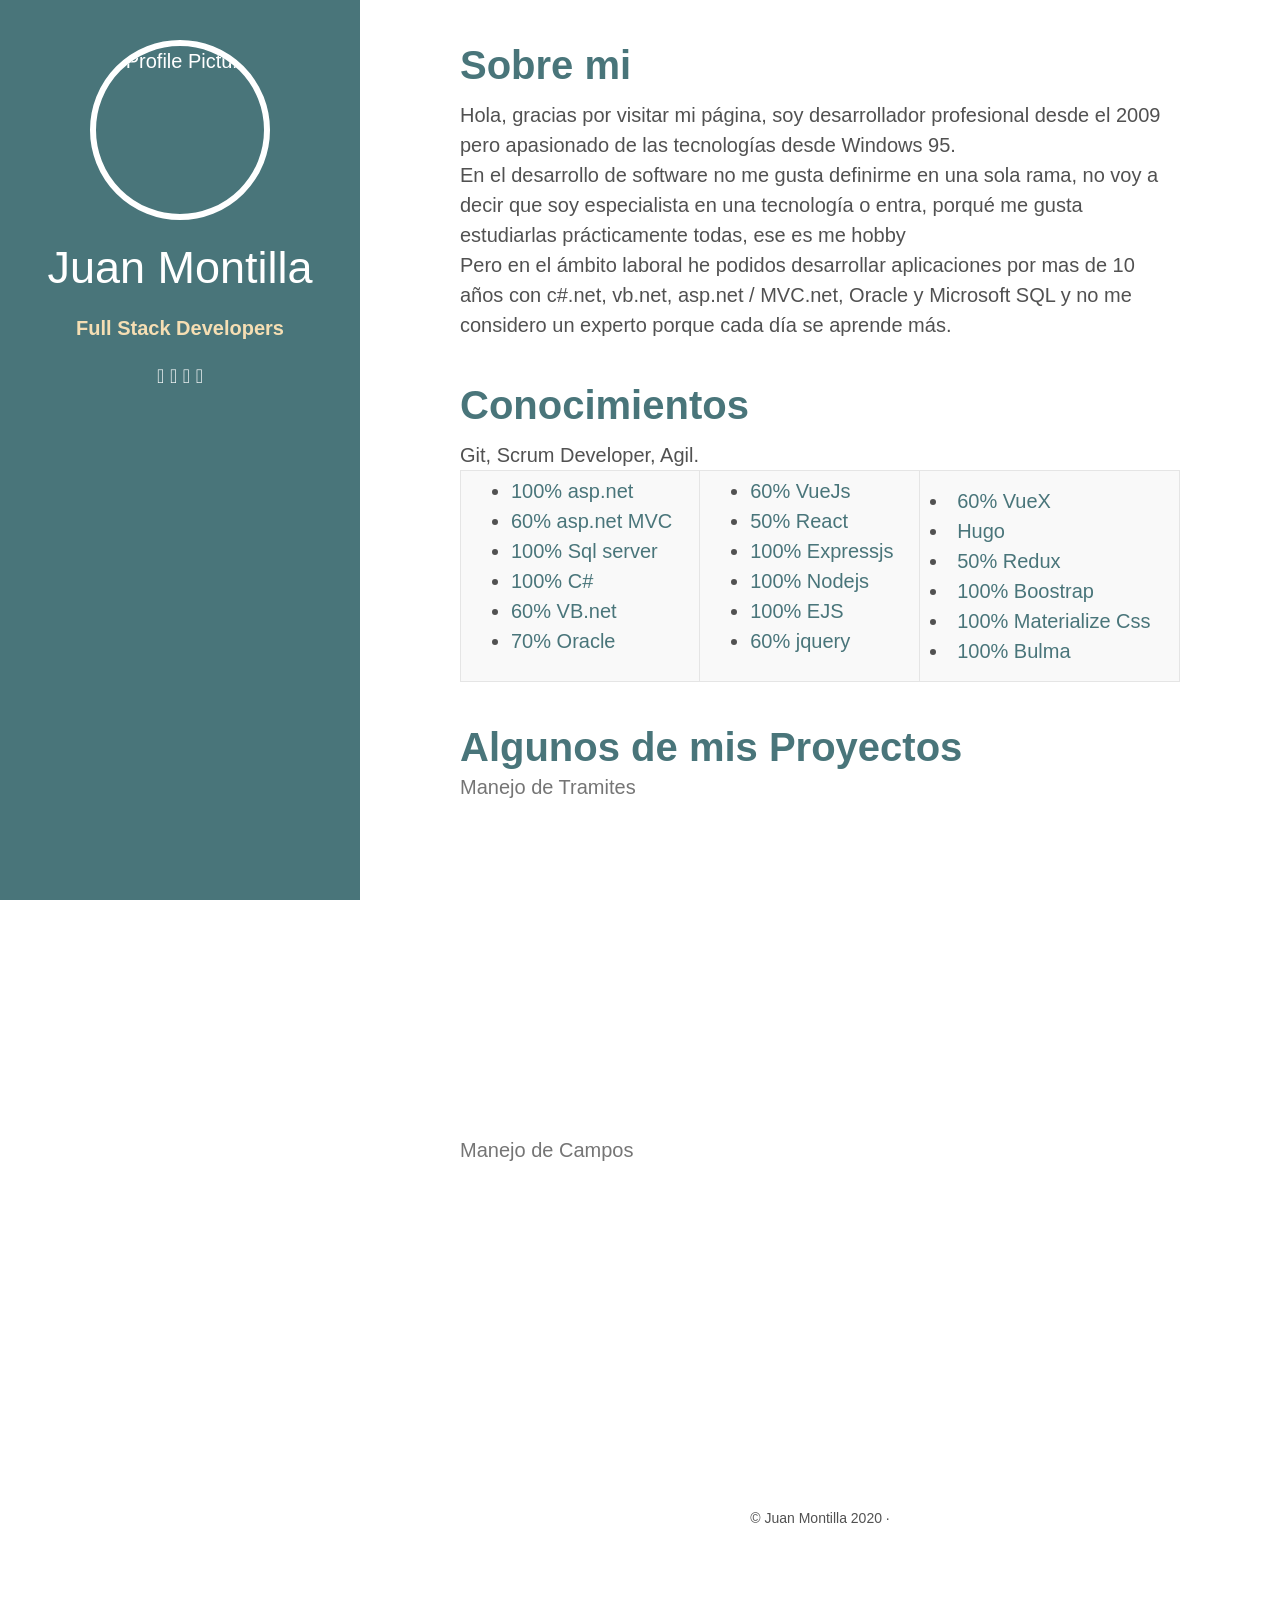
==== index.htm @ 61a28060 "Proyectos Se Agregaron tabs proyectos" ====
<!DOCTYPE html>
<!-- saved from url=(0022)http://localhost:1313/ -->
<html xmlns="http://www.w3.org/1999/xhtml"><head><meta http-equiv="Content-Type" content="text/html; charset=UTF-8"><script src="./localhost_files/livereload.js.descarga" data-no-instant="" defer=""></script>
  
  <meta name="viewport" content="width=device-width, initial-scale=1.0">
  <meta name="generator" content="Hugo 0.67.0">

  <title></title>

  <meta name="description" content="">

  
  <meta property="og:locale" content="">

  

  
  <meta property="og:type" content="blog">
  <meta property="og:site_name" content="">
  <meta property="og:title" content="">
  <meta property="og:url" content="//localhost:1313/">
  <meta property="og:description" content="">

  <script type="application/ld+json">
  {
    "@context" : "http://schema.org",
    "@type" : "Blog",
    "name": "",
    "url" : "//localhost:1313/",
    "description": ""
  }
  </script>

  


  <style type="text/css">svg:not(:root).svg-inline--fa{overflow:visible}.svg-inline--fa{display:inline-block;font-size:inherit;height:1em;overflow:visible;vertical-align:-.125em}.svg-inline--fa.fa-lg{vertical-align:-.225em}.svg-inline--fa.fa-w-1{width:.0625em}.svg-inline--fa.fa-w-2{width:.125em}.svg-inline--fa.fa-w-3{width:.1875em}.svg-inline--fa.fa-w-4{width:.25em}.svg-inline--fa.fa-w-5{width:.3125em}.svg-inline--fa.fa-w-6{width:.375em}.svg-inline--fa.fa-w-7{width:.4375em}.svg-inline--fa.fa-w-8{width:.5em}.svg-inline--fa.fa-w-9{width:.5625em}.svg-inline--fa.fa-w-10{width:.625em}.svg-inline--fa.fa-w-11{width:.6875em}.svg-inline--fa.fa-w-12{width:.75em}.svg-inline--fa.fa-w-13{width:.8125em}.svg-inline--fa.fa-w-14{width:.875em}.svg-inline--fa.fa-w-15{width:.9375em}.svg-inline--fa.fa-w-16{width:1em}.svg-inline--fa.fa-w-17{width:1.0625em}.svg-inline--fa.fa-w-18{width:1.125em}.svg-inline--fa.fa-w-19{width:1.1875em}.svg-inline--fa.fa-w-20{width:1.25em}.svg-inline--fa.fa-pull-left{margin-right:.3em;width:auto}.svg-inline--fa.fa-pull-right{margin-left:.3em;width:auto}.svg-inline--fa.fa-border{height:1.5em}.svg-inline--fa.fa-li{width:2em}.svg-inline--fa.fa-fw{width:1.25em}.fa-layers svg.svg-inline--fa{bottom:0;left:0;margin:auto;position:absolute;right:0;top:0}.fa-layers{display:inline-block;height:1em;position:relative;text-align:center;vertical-align:-.125em;width:1em}.fa-layers svg.svg-inline--fa{-webkit-transform-origin:center center;transform-origin:center center}.fa-layers-counter,.fa-layers-text{display:inline-block;position:absolute;text-align:center}.fa-layers-text{left:50%;top:50%;-webkit-transform:translate(-50%,-50%);transform:translate(-50%,-50%);-webkit-transform-origin:center center;transform-origin:center center}.fa-layers-counter{background-color:#ff253a;border-radius:1em;-webkit-box-sizing:border-box;box-sizing:border-box;color:#fff;height:1.5em;line-height:1;max-width:5em;min-width:1.5em;overflow:hidden;padding:.25em;right:0;text-overflow:ellipsis;top:0;-webkit-transform:scale(.25);transform:scale(.25);-webkit-transform-origin:top right;transform-origin:top right}.fa-layers-bottom-right{bottom:0;right:0;top:auto;-webkit-transform:scale(.25);transform:scale(.25);-webkit-transform-origin:bottom right;transform-origin:bottom right}.fa-layers-bottom-left{bottom:0;left:0;right:auto;top:auto;-webkit-transform:scale(.25);transform:scale(.25);-webkit-transform-origin:bottom left;transform-origin:bottom left}.fa-layers-top-right{right:0;top:0;-webkit-transform:scale(.25);transform:scale(.25);-webkit-transform-origin:top right;transform-origin:top right}.fa-layers-top-left{left:0;right:auto;top:0;-webkit-transform:scale(.25);transform:scale(.25);-webkit-transform-origin:top left;transform-origin:top left}.fa-lg{font-size:1.3333333333em;line-height:.75em;vertical-align:-.0667em}.fa-xs{font-size:.75em}.fa-sm{font-size:.875em}.fa-1x{font-size:1em}.fa-2x{font-size:2em}.fa-3x{font-size:3em}.fa-4x{font-size:4em}.fa-5x{font-size:5em}.fa-6x{font-size:6em}.fa-7x{font-size:7em}.fa-8x{font-size:8em}.fa-9x{font-size:9em}.fa-10x{font-size:10em}.fa-fw{text-align:center;width:1.25em}.fa-ul{list-style-type:none;margin-left:2.5em;padding-left:0}.fa-ul>li{position:relative}.fa-li{left:-2em;position:absolute;text-align:center;width:2em;line-height:inherit}.fa-border{border:solid .08em #eee;border-radius:.1em;padding:.2em .25em .15em}.fa-pull-left{float:left}.fa-pull-right{float:right}.fa.fa-pull-left,.fab.fa-pull-left,.fal.fa-pull-left,.far.fa-pull-left,.fas.fa-pull-left{margin-right:.3em}.fa.fa-pull-right,.fab.fa-pull-right,.fal.fa-pull-right,.far.fa-pull-right,.fas.fa-pull-right{margin-left:.3em}.fa-spin{-webkit-animation:fa-spin 2s infinite linear;animation:fa-spin 2s infinite linear}.fa-pulse{-webkit-animation:fa-spin 1s infinite steps(8);animation:fa-spin 1s infinite steps(8)}@-webkit-keyframes fa-spin{0%{-webkit-transform:rotate(0);transform:rotate(0)}100%{-webkit-transform:rotate(360deg);transform:rotate(360deg)}}@keyframes fa-spin{0%{-webkit-transform:rotate(0);transform:rotate(0)}100%{-webkit-transform:rotate(360deg);transform:rotate(360deg)}}.fa-rotate-90{-webkit-transform:rotate(90deg);transform:rotate(90deg)}.fa-rotate-180{-webkit-transform:rotate(180deg);transform:rotate(180deg)}.fa-rotate-270{-webkit-transform:rotate(270deg);transform:rotate(270deg)}.fa-flip-horizontal{-webkit-transform:scale(-1,1);transform:scale(-1,1)}.fa-flip-vertical{-webkit-transform:scale(1,-1);transform:scale(1,-1)}.fa-flip-both,.fa-flip-horizontal.fa-flip-vertical{-webkit-transform:scale(-1,-1);transform:scale(-1,-1)}:root .fa-flip-both,:root .fa-flip-horizontal,:root .fa-flip-vertical,:root .fa-rotate-180,:root .fa-rotate-270,:root .fa-rotate-90{-webkit-filter:none;filter:none}.fa-stack{display:inline-block;height:2em;position:relative;width:2.5em}.fa-stack-1x,.fa-stack-2x{bottom:0;left:0;margin:auto;position:absolute;right:0;top:0}.svg-inline--fa.fa-stack-1x{height:1em;width:1.25em}.svg-inline--fa.fa-stack-2x{height:2em;width:2.5em}.fa-inverse{color:#fff}.sr-only{border:0;clip:rect(0,0,0,0);height:1px;margin:-1px;overflow:hidden;padding:0;position:absolute;width:1px}.sr-only-focusable:active,.sr-only-focusable:focus{clip:auto;height:auto;margin:0;overflow:visible;position:static;width:auto}.svg-inline--fa .fa-primary{fill:var(--fa-primary-color,currentColor);opacity:1;opacity:var(--fa-primary-opacity,1)}.svg-inline--fa .fa-secondary{fill:var(--fa-secondary-color,currentColor);opacity:.4;opacity:var(--fa-secondary-opacity,.4)}.svg-inline--fa.fa-swap-opacity .fa-primary{opacity:.4;opacity:var(--fa-secondary-opacity,.4)}.svg-inline--fa.fa-swap-opacity .fa-secondary{opacity:1;opacity:var(--fa-primary-opacity,1)}.svg-inline--fa mask .fa-primary,.svg-inline--fa mask .fa-secondary{fill:#000}.fad.fa-inverse{color:#fff}</style><link type="text/css" rel="stylesheet" href="./localhost_files/print.css" media="print">

  <link type="text/css" rel="stylesheet" href="./localhost_files/poole.css">

  <link type="text/css" rel="stylesheet" href="./localhost_files/hyde.css">

  


  

  <link rel="stylesheet" href="./localhost_files/css">

  <link rel="stylesheet" href="./localhost_files/all.min.css" integrity="sha256-mmgLkCYLUQbXn0B1SRqzHar6dCnv9oZFPEC1g1cwlkk=" crossorigin="anonymous">

  <link rel="apple-touch-icon-precomposed" sizes="144x144" href="http://localhost:1313/apple-touch-icon-144-precomposed.png">

  <link rel="shortcut icon" href="http://localhost:1313/favicon.png">

  
  <link href="http://localhost:1313/index.xml" rel="alternate" type="application/rss+xml" title="">
 
  <meta id="Reverso_extension___elForCheckedInstallExtension" name="Reverso extension" content="2.2.197"></head>

  
<body>
  <aside class="sidebar">
  <div class="container">
    <div class="sidebar-about">
      
        
        <div class="author-image">
          <img src="https://avatars1.githubusercontent.com/u/3399520?s=400&u=a81f578302ecc1b602c96387538fc2ad8be0a9b3&v=4" class="img-circle img-headshot center" alt="Profile Picture">
        </div>
        
      

      <h1>Juan Montilla</h1>
      <h5 style="color: wheat;">Full Stack Developers</h5>

      
    </div>

     

    <section class="social-icons">
      
      <a href="https://www.linkedin.com/in/juanmontilla/" rel="me" title="Linkedin">
        <i class="fab fa-linkedin" aria-hidden="true"></i>
      </a>
      
      <a href="https://github.com/JuanMontillaTech" rel="me" title="GitHub">
        <i class="fab fa-github" aria-hidden="true"></i>
      </a>
      
      <a href="https://wa.me/18293087380" rel="me"  title="Whatsapp">
        
        <i class="fab fa-whatsapp"></i>
      </a>
      <a href=" https://t.me/Juanmontilla01" rel="me"  title="Whatsapp">
        
        <i class="fab fa-telegram"></i>
      </a>
     
    </section>
  </div>
</aside>


  <main class="content container">
  <div class="posts">
  <article class="post">
      <h1 class="post-title">
        <a>Sobre mi</a>
      </h1>
     <span>Hola, gracias por visitar mi página, soy desarrollador profesional desde el 2009 pero apasionado de las tecnologías desde Windows 95.</span> 
      <br>En el desarrollo de software no me gusta definirme en una sola rama, no voy a decir que soy especialista en una tecnología o entra, porqué me gusta estudiarlas prácticamente todas, ese es me hobby
<br>Pero en el ámbito laboral he podidos desarrollar aplicaciones por mas de 10 años con c#.net, vb.net, asp.net / MVC.net, Oracle y Microsoft SQL y no me considero un experto porque cada día se aprende más.
     
     
     
    </article><article class="post">
      <h1 class="post-title">
        <a >Conocimientos</a>
      </h1>
      Git, Scrum Developer, Agil. 
      <table>
        <tbody>
          <tr><td>   
            <ul>
              <li><a href="https://dotnet.microsoft.com/apps/aspnet">100% asp.net</a></li>
              <li><a href="https://dotnet.microsoft.com/apps/aspnet">60%  asp.net MVC</a></li>
              <li><a href="https://www.oracle.com/">100% Sql server</a></li>
              <li><a href="https://dotnet.microsoft.com/" >100% C#</a></li>
              <li><a href="https://dotnet.microsoft.com/">60% VB.net</a></li>
              <li><a href="https://dotnet.microsoft.com/">70% Oracle</a></li>
            </ul></td>
              <td>  
              <ul>
                
                <li> <a href="https://vuejs.org/">60% VueJs</a></li>
                <li><a href="https://es.reactjs.org/">50% React</a></li>
                <li><a href="https://expressjs.com/">100% Expressjs</a></li>
                <li><a href="https://nodejs.org/">100% Nodejs</a></li>
                <li><a href="https://ejs.co/">100% EJS</a></li>
                <li> <a href="https://vuejs.org/">60% jquery</a></li>
              </ul></td>
              <td> 
                <li> <a href="https://vuex.vuejs.org/">60% VueX</a></li> 
                <li> <a href="https://gohugo.io/"">Hugo</a></li>
                <li> <a href="https://redux.js.org/">50% Redux</a></li>
                  <li> <a href="https://getbootstrap.com/">100% Boostrap</a></li>
                  <li><a href="https://materializecss.com/">100% Materialize Css</a></li>
                  <li><a href="https://bulma.io/">100% Bulma</a></li>
                </ul></td>
        
            
            </tr>
        </tbody>
      </table>
   
      

   
      
    </article><article class="post">
      <h1 class="post-title">
        <a href="https://themes.gohugo.io//theme/soho/post/placeholder-text/">Algunos de mis Proyectos</a>
      </h1>

      <div class="post-date">
        Manejo de Tramites
      </div>

      
      <iframe width="560" height="315" src="https://www.youtube.com/embed/wu3N6hzx8Uo" frameborder="0" allow="accelerometer; autoplay; encrypted-media; gyroscope; picture-in-picture" allowfullscreen></iframe>
      
      <div class="post-date">
        Manejo de Campos 
      </div>

      <iframe width="560" height="315" src="https://www.youtube.com/embed/kBHJrPiBFNQ" frameborder="0" allow="accelerometer; autoplay; encrypted-media; gyroscope; picture-in-picture" allowfullscreen></iframe>

  <footer>
  <div class="copyright">
    &copy; Juan Montilla 2020 · 
  </div>
</footer>


  <script src="https://cdnjs.cloudflare.com/ajax/libs/font-awesome/5.12.1/js/all.min.js"
          integrity="sha256-MAgcygDRahs+F/Nk5Vz387whB4kSK9NXlDN3w58LLq0="
          crossorigin="anonymous"></script>

  

  
</body>
  </html>
---- localhost_files/print.css ----
.sidebar, .post-date {
  display: none !important;
}

.content {
  margin: 0 auto;
  width: 100%;
  float: none;
  display: initial;
}

.container {
  width: 100%;
  float: none;
  display: initial;
  padding-left:  1rem;
  padding-right: 1rem;
  margin: 0 auto;
}
---- localhost_files/poole.css ----
/*
 *                        ___
 *                       /\_ \
 *  _____     ___     ___\//\ \      __
 * /\ '__`\  / __`\  / __`\\ \ \   /'__`\
 * \ \ \_\ \/\ \_\ \/\ \_\ \\_\ \_/\  __/
 *  \ \ ,__/\ \____/\ \____//\____\ \____\
 *   \ \ \/  \/___/  \/___/ \/____/\/____/
 *    \ \_\
 *     \/_/
 *
 * Designed, built, and released under MIT license by @mdo. Learn more at
 * https://github.com/poole/poole.
 */


/*
 * Contents
 *
 * Body resets
 * Custom type
 * Messages
 * Container
 * Masthead
 * Posts and pages
 * Pagination
 * Reverse layout
 * Themes
 */


/*
 * Body resets
 *
 * Update the foundational and global aspects of the page.
 */

* {
  -webkit-box-sizing: border-box;
     -moz-box-sizing: border-box;
          box-sizing: border-box;
}

html,
body {
  margin: 0;
  padding: 0;
}

html {
  font-family: "Helvetica Neue", Helvetica, Arial, sans-serif;
  font-size: 16px;
  line-height: 1.5;
}
@media (min-width: 38em) {
  html {
    font-size: 20px;
  }
}

body {
  color: #515151;
  background-color: #fff;
  -webkit-text-size-adjust: 100%;
      -ms-text-size-adjust: 100%;
          text-size-adjust: 100%;
}

/* No `:visited` state is required by default (browsers will use `a`) */
a {
  color: #227bb9;
  text-decoration: none;
}
/* `:focus` is linked to `:hover` for basic accessibility */
a:hover,
a:focus {
  text-decoration: underline;
}

/* Headings */
h1, h2, h3, h4, h5, h6 {
  margin-bottom: .5rem;
  font-weight: bold;
  line-height: 1.25;
  color: #313131;
  text-rendering: optimizeLegibility;
}
h1 {
  font-size: 2rem;
}
h2 {
  margin-top: 1rem;
  font-size: 1.5rem;
}
h3 {
  margin-top: 1.5rem;
  font-size: 1.25rem;
}
h4, h5, h6 {
  margin-top: 1rem;
  font-size: 1rem;
}

/* Body text */
p {
  margin-top: 0;
  margin-bottom: 1rem;
}

strong {
  color: #303030;
}


/* Lists */
ul, ol, dl {
  margin-top: 0;
  margin-bottom: 1rem;
}

dt {
  font-weight: bold;
}
dd {
  margin-bottom: .5rem;
}

/* Misc */
hr {
  position: relative;
  margin: 1.5rem 0;
  border: 0;
  border-top: 1px solid #eee;
  border-bottom: 1px solid #fff;
}

abbr {
  font-size: 85%;
  font-weight: bold;
  color: #555;
  text-transform: uppercase;
}
abbr[title] {
  cursor: help;
  border-bottom: 1px dotted #e5e5e5;
}

/* Code */
code,
pre {
  font-family: Menlo, Monaco, "Courier New", monospace;
}
code {
  padding: .25em .5em;
  font-size: 85%;
  color: #b3555e;
  background-color: #f9f9f9;
  border-radius: 3px;
}
pre {
  display: block;
  margin-top: 0;
  margin-bottom: 1rem;
  padding: 1rem;
  font-size: .8rem;
  line-height: 1.4;
  white-space: pre;
  white-space: pre-wrap;
  word-break: break-all;
  word-wrap: break-word;
  background-color: #f9f9f9;
}
pre code {
  padding: 0;
  font-size: 100%;
  color: inherit;
  background-color: transparent;
}
.highlight {
  margin-bottom: 1rem;
  border-radius: 4px;
}
.highlight pre {
  margin-bottom: 0;
}

/* Quotes */
blockquote {
  padding: .5rem 1rem;
  margin: .8rem 0;
  color: #7a7a7a;
  border-left: .25rem solid #e5e5e5;
}
blockquote p:last-child {
  margin-bottom: 0;
}
@media (min-width: 30em) {
  blockquote {
    padding-right: 5rem;
    padding-left: 1.25rem;
  }
}

img {
  display: block;
  margin: 0 0 1rem;
  border-radius: 5px;
  max-width: 100%;
}

/* Tables */
table {
  margin-bottom: 1rem;
  width: 100%;
  border: 1px solid #e5e5e5;
  border-collapse: collapse;
}
td,
th {
  padding: .25rem .5rem;
  border: 1px solid #e5e5e5;
}
tbody tr:nth-child(odd) td,
tbody tr:nth-child(odd) th {
  background-color: #f9f9f9;
}


/*
 * Custom type
 *
 * Extend paragraphs with `.lead` for larger introductory text.
 */

.lead {
  font-size: 1.25rem;
  font-weight: 300;
}


/*
 * Messages
 *
 * Show alert messages to users. You may add it to single elements like a `<p>`,
 * or to a parent if there are multiple elements to show.
 */

.message {
  margin-bottom: 1rem;
  padding: 1rem;
  color: #717171;
  background-color: #f9f9f9;
}


/*
 * Container
 *
 * Center the page content.
 */

.container {
  max-width: 38rem;
  padding-left:  1rem;
  padding-right: 1rem;
  margin-left:  auto;
  margin-right: auto;
}


/*
 * Masthead
 *
 * Super small header above the content for site name and short description.
 */

.masthead {
  padding-top:    1rem;
  padding-bottom: 1rem;
  margin-bottom: 3rem;
}
.masthead-title {
  margin-top: 0;
  margin-bottom: 0;
  color: #505050;
}
.masthead-title a {
  color: #505050;
}
.masthead-title small {
  font-size: 75%;
  font-weight: 400;
  color: #c0c0c0;
  letter-spacing: 0;
}


/*
 * Posts and pages
 *
 * Each post is wrapped in `.post` and is used on default and post layouts. Each
 * page is wrapped in `.page` and is only used on the page layout.
 */

.page,
.post {
  margin-bottom: 2em;
}

/* Blog post or page title */
.page-title,
.post-title,
.post-title a {
  color: #303030;
}
.page-title,
.post-title {
  margin-top: 0;
}

/* Meta data line below post title */
.post-date {
  display: block;
  margin-top: -.5rem;
  margin-bottom: 1rem;
  color: #757575;
}

/* Related posts */
.related {
  padding-top: 2rem;
  padding-bottom: 2rem;
  border-top: 1px solid #eee;
}
.related-posts {
  padding-left: 0;
  list-style: none;
}
.related-posts h3 {
  margin-top: 0;
}
.related-posts li small {
  font-size: 75%;
  color: #999;
}
.related-posts li a:hover {
  color: #227bb9;
  text-decoration: none;
}
.related-posts li a:hover small {
  color: inherit;
}


/*
 * Pagination
 *
 * Super lightweight (HTML-wise) blog pagination. `span`s are provide for when
 * there are no more previous or next posts to show.
 */

.pagination {
  overflow: hidden; /* clearfix */
  margin-left: -1rem;
  margin-right: -1rem;
  font-family: "PT Sans", Helvetica, Arial, sans-serif;
  color: #ccc;
  text-align: center;
}

/* Pagination items can be `span`s or `a`s */
.pagination-item {
  display: block;
  padding: 1rem;
  border: 1px solid #eee;
}
.pagination-item:first-child {
  margin-bottom: -1px;
}

/* Only provide a hover state for linked pagination items */
a.pagination-item:hover {
  background-color: #f5f5f5;
}

@media (min-width: 30em) {
  .pagination {
    margin: 3rem 0;
  }
  .pagination-item {
    float: left;
    width: 50%;
  }
  .pagination-item:first-child {
    margin-bottom: 0;
    border-top-left-radius:    4px;
    border-bottom-left-radius: 4px;
  }
  .pagination-item:last-child {
    margin-left: -1px;
    border-top-right-radius:    4px;
    border-bottom-right-radius: 4px;
  }
}
---- localhost_files/hyde.css ----
/*
 *  __                  __
 * /\ \                /\ \
 * \ \ \___   __  __   \_\ \     __
 *  \ \  _ `\/\ \/\ \  /'_` \  /'__`\
 *   \ \ \ \ \ \ \_\ \/\ \_\ \/\  __/
 *    \ \_\ \_\/`____ \ \___,_\ \____\
 *     \/_/\/_/`/___/> \/__,_ /\/____/
 *                /\___/
 *                \/__/
 *
 * Designed, built, and released under MIT license by @mdo. Learn more at
 * https://github.com/poole/hyde.
 */


/*
 * Contents
 *
 * Global resets
 * Sidebar
 * Container
 * Reverse layout
 * Themes
 */


/*
 * Global resets
 *
 * Update the foundational and global aspects of the page.
 */

html {
  font-family: 'Open Sans', 'Roboto', Helvetica, Arial, sans-serif;
}
@media (min-width: 48em) {
  html {
    font-size: 16px;
  }
}
@media (min-width: 58em) {
  html {
    font-size: 20px;
  }
}


/*
 * Sidebar
 *
 * Flexible banner for housing site name, intro, and "footer" content. Starts
 * out above content in mobile and later moves to the side with wider viewports.
 */

.sidebar {
  text-align: center;
  padding: 2rem 1rem;
  color: rgba(255,255,255,.5);
  background-color: #202020;
}
@media (min-width: 48em) {
  .sidebar {
    position: fixed;
    top: 0;
    left: 0;
    bottom: 0;
    width: 18rem;
  }
}

/* Sidebar links */
.sidebar a {
  color: #fff;
}

/* About section */
.sidebar-about h1 {
  color: #fff;
  margin-top: 0;
  font-size: 2.25rem;
  font-weight: 400;
}

/* Sidebar nav */
.sidebar-nav {
  padding-left: 0;
  list-style: none;
}
.sidebar-nav-item {
  display: block;
}
a.sidebar-nav-item:hover,
a.sidebar-nav-item:focus {
  text-decoration: underline;
}
.sidebar-nav-item.active {
  font-weight: bold;
}

/* Container
 *
 * Align the contents of the site above the proper threshold with some margin-fu
 * with a 25%-wide `.sidebar`.
 */

.content {
  padding-top:    2rem;
  padding-bottom: 2rem;
  min-height: 50%;
}


html,
body {
  height: 100%;
  width: 100%;
}

.copyright {
  font-size: .7rem;
  text-align: center;
}

footer {
  height: 40px;
}


@media (min-width: 48em) {
  .content {
    max-width: 38rem;
    margin-left: 20rem;
    margin-right: 2rem;
    margin-bottom: -40px;
    min-height: 100%;
  }
}

@media (min-width: 64em) {
  .content {
    margin-left: 22rem;
    margin-right: 4rem;
  }
}

.img-circle {
  border-radius: 50%;
}

.img-headshot {
  border: 6px solid #fff;
  height: 180px;
  width: 180px;
}

.center {
  display: block;
  margin-left: auto;
  margin-right: auto;
}

.sidebar {
  background-color: #49757a;
  color: #fff;
}

.sidebar a,
.sidebar-about h1 {
  color: #fff;
}

footer a,
.content a,
.related-posts li a:hover {
  color: #49757a;
}

.read-more-link {
  margin-top: 1rem;
}

.read-more-link a {
  padding: 8px 16px;
  border: 1px solid;
  border-color: #49757a;
  border-radius: 4px;
}

.read-more-link a:hover {
  text-decoration: none;
}

.pull-right {
  float: right;
}

ul.posts {
  list-style: none;
}

.social-icons,
.sidebar nav {
  margin-top: 1rem;
}

.social-icons a,
.social-icons a:hover,
.social-icons a:focus {
  text-decoration: none !important;
}
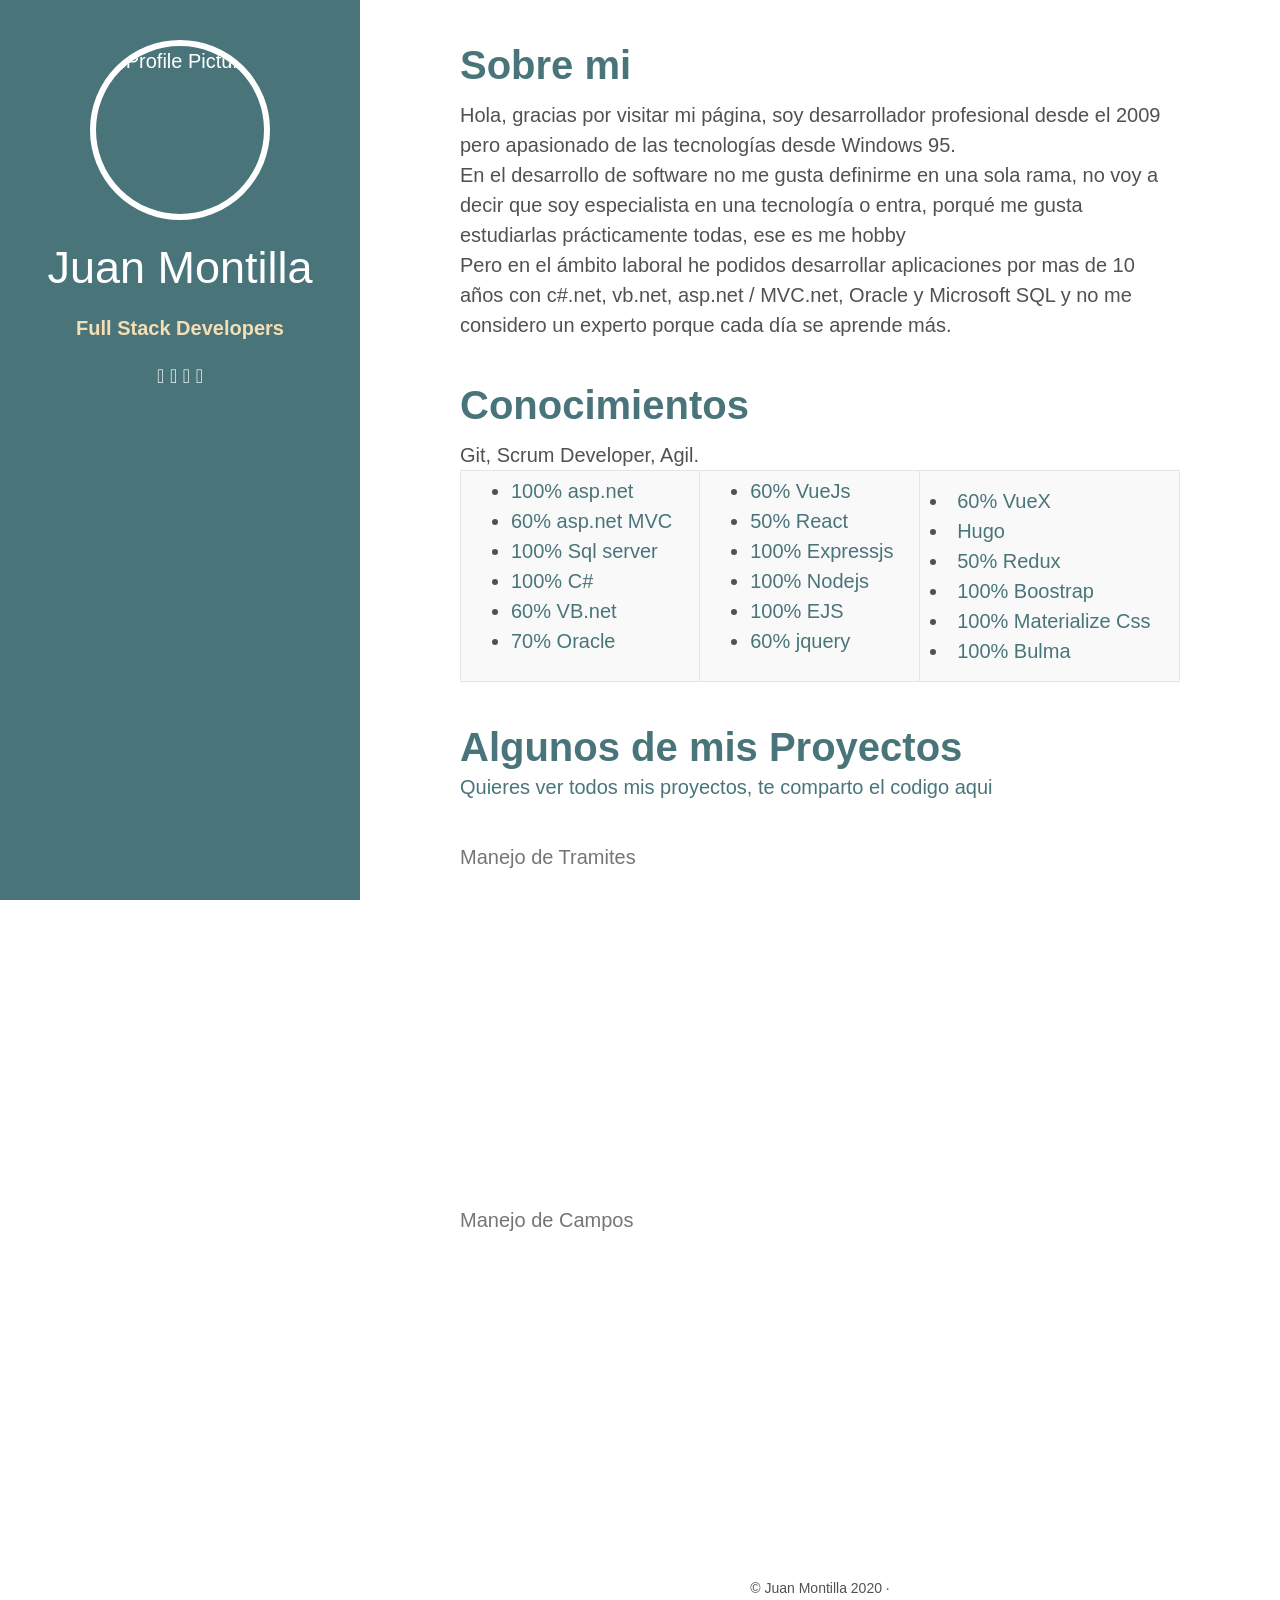
==== commit eec34a70: "Codigo Codgio" ====
--- a/index.htm
+++ b/index.htm
@@ -163,14 +163,18 @@
       <h1 class="post-title">
         <a href="https://themes.gohugo.io//theme/soho/post/placeholder-text/">Algunos de mis Proyectos</a>
       </h1>
+      <div class="post-date">
+        <a href="https://github.com/JuanMontillaTech"> Quieres ver todos mis proyectos, te comparto el codigo aqui  </a>
+      </div>
 
+<br>
       <div class="post-date">
         Manejo de Tramites
       </div>
 
       
       <iframe width="560" height="315" src="https://www.youtube.com/embed/wu3N6hzx8Uo" frameborder="0" allow="accelerometer; autoplay; encrypted-media; gyroscope; picture-in-picture" allowfullscreen></iframe>
-      
+      <br>
       <div class="post-date">
         Manejo de Campos 
       </div>
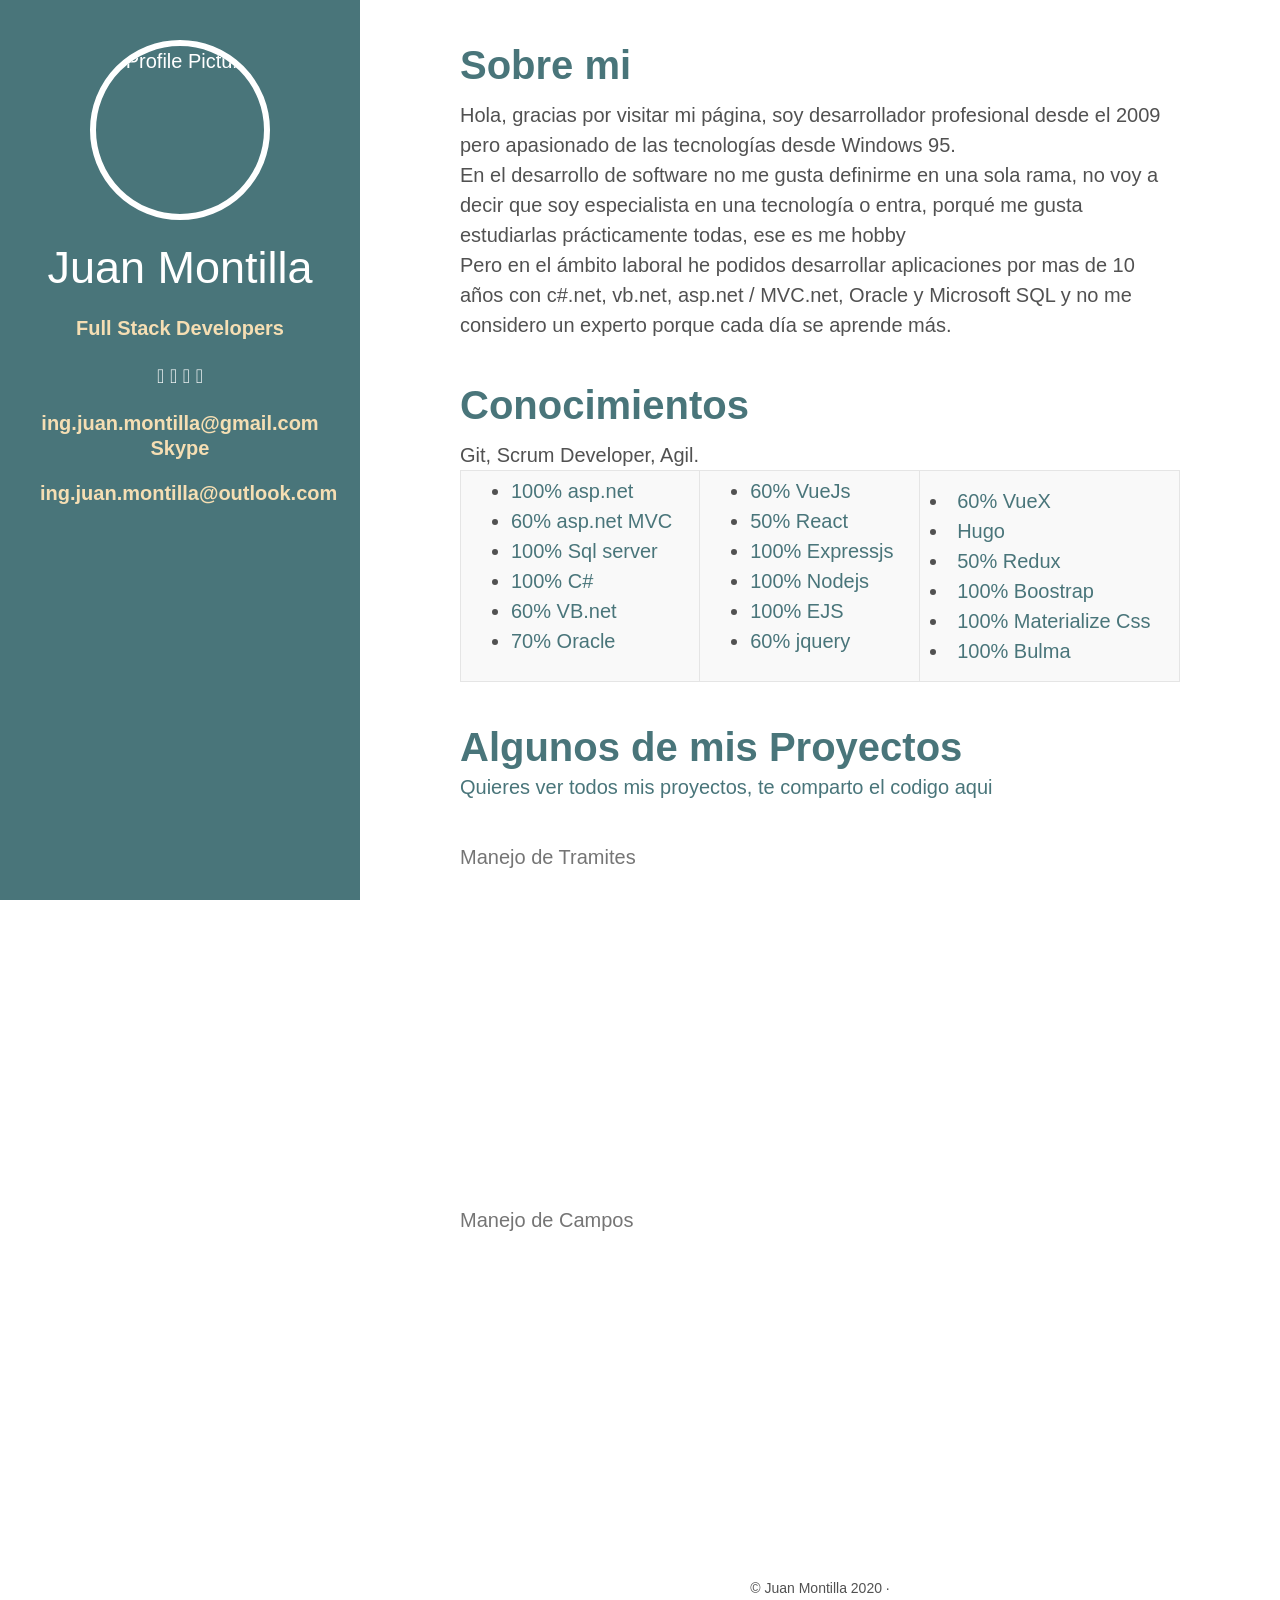
==== commit 06769a2b: "Correo Correo" ====
--- a/index.htm
+++ b/index.htm
@@ -97,8 +97,12 @@
         
         <i class="fab fa-telegram"></i>
       </a>
-     
+      
     </section>
+    <h5 style="color: wheat;">ing.juan.montilla@gmail.com Skype</h5>
+    <h5 style="color: wheat;">ing.juan.montilla@outlook.com </h5>
+          
+      
   </div>
 </aside>
 
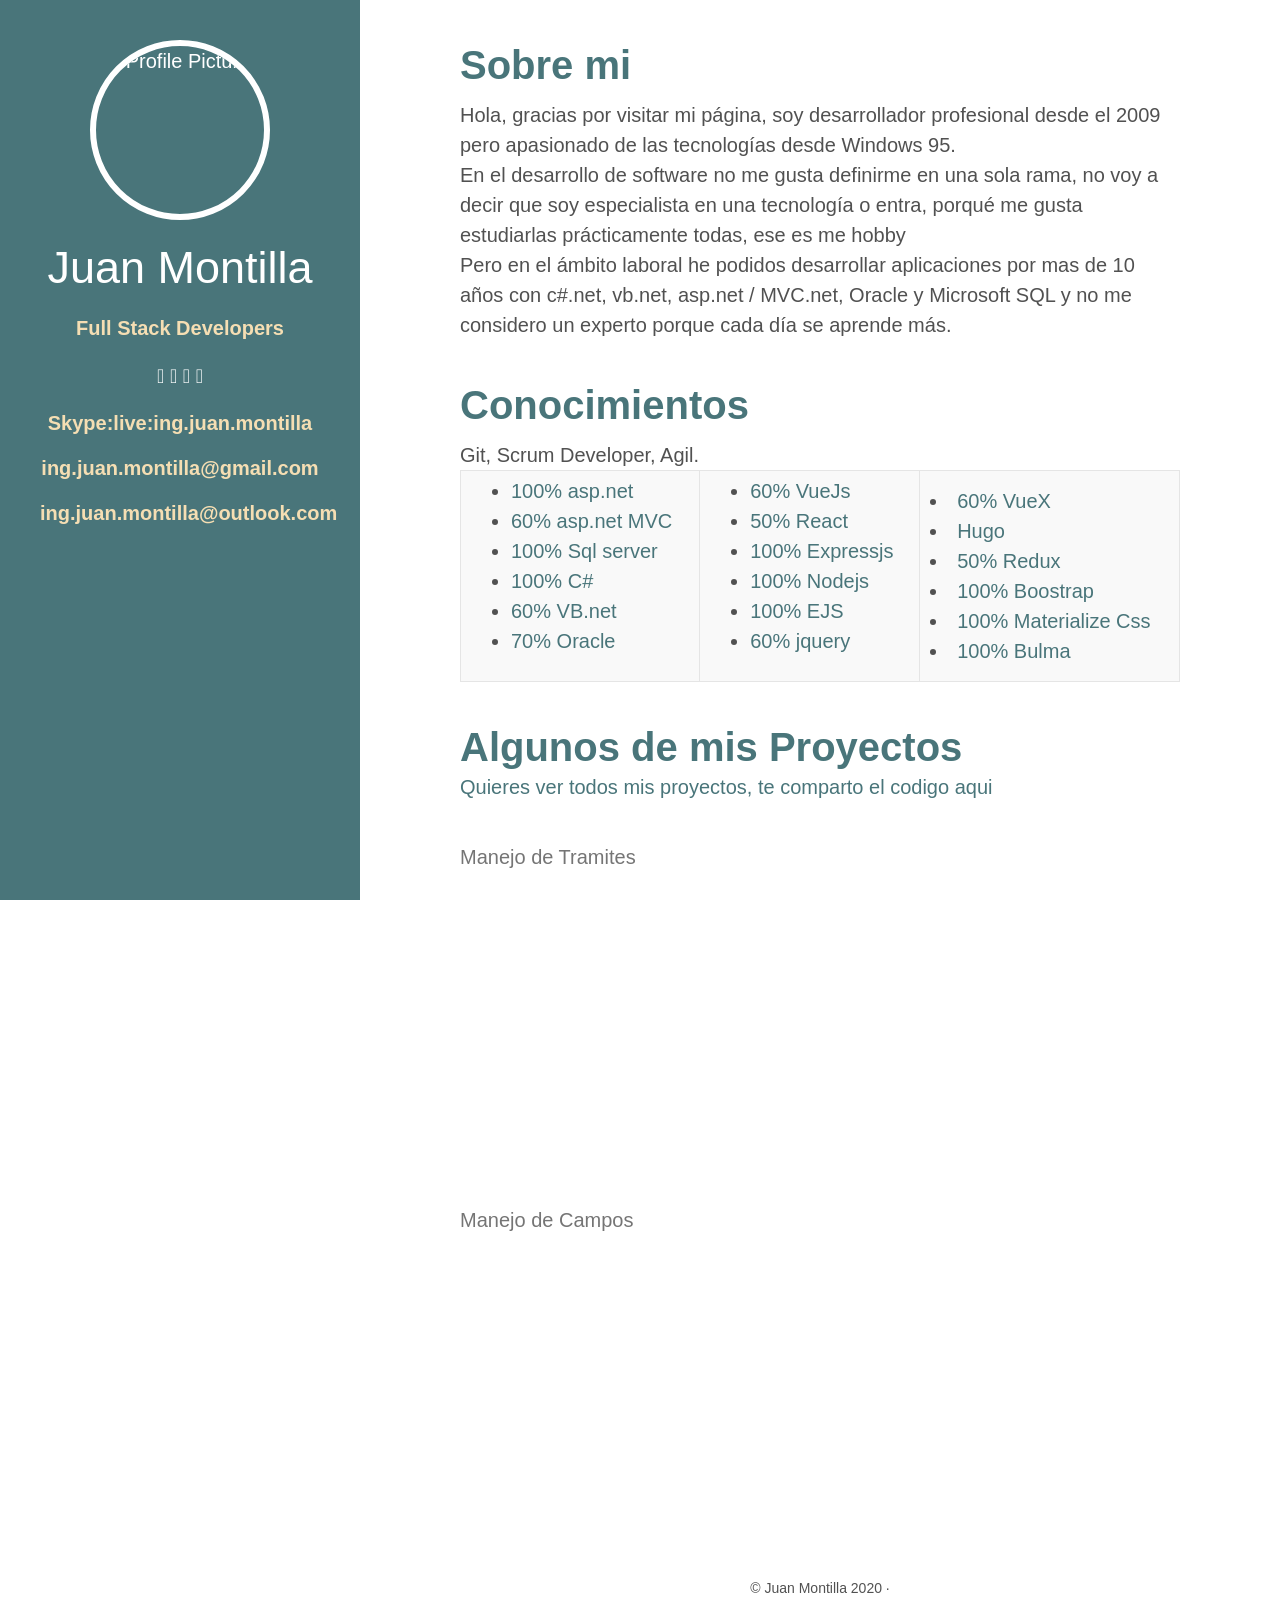
==== commit 7c357b50: "skype skype" ====
--- a/index.htm
+++ b/index.htm
@@ -99,7 +99,8 @@
       </a>
       
     </section>
-    <h5 style="color: wheat;">ing.juan.montilla@gmail.com Skype</h5>
+    <h5 style="color: wheat;">Skype:live:ing.juan.montilla</h5>
+    <h5 style="color: wheat;">ing.juan.montilla@gmail.com </h5>
     <h5 style="color: wheat;">ing.juan.montilla@outlook.com </h5>
           
       
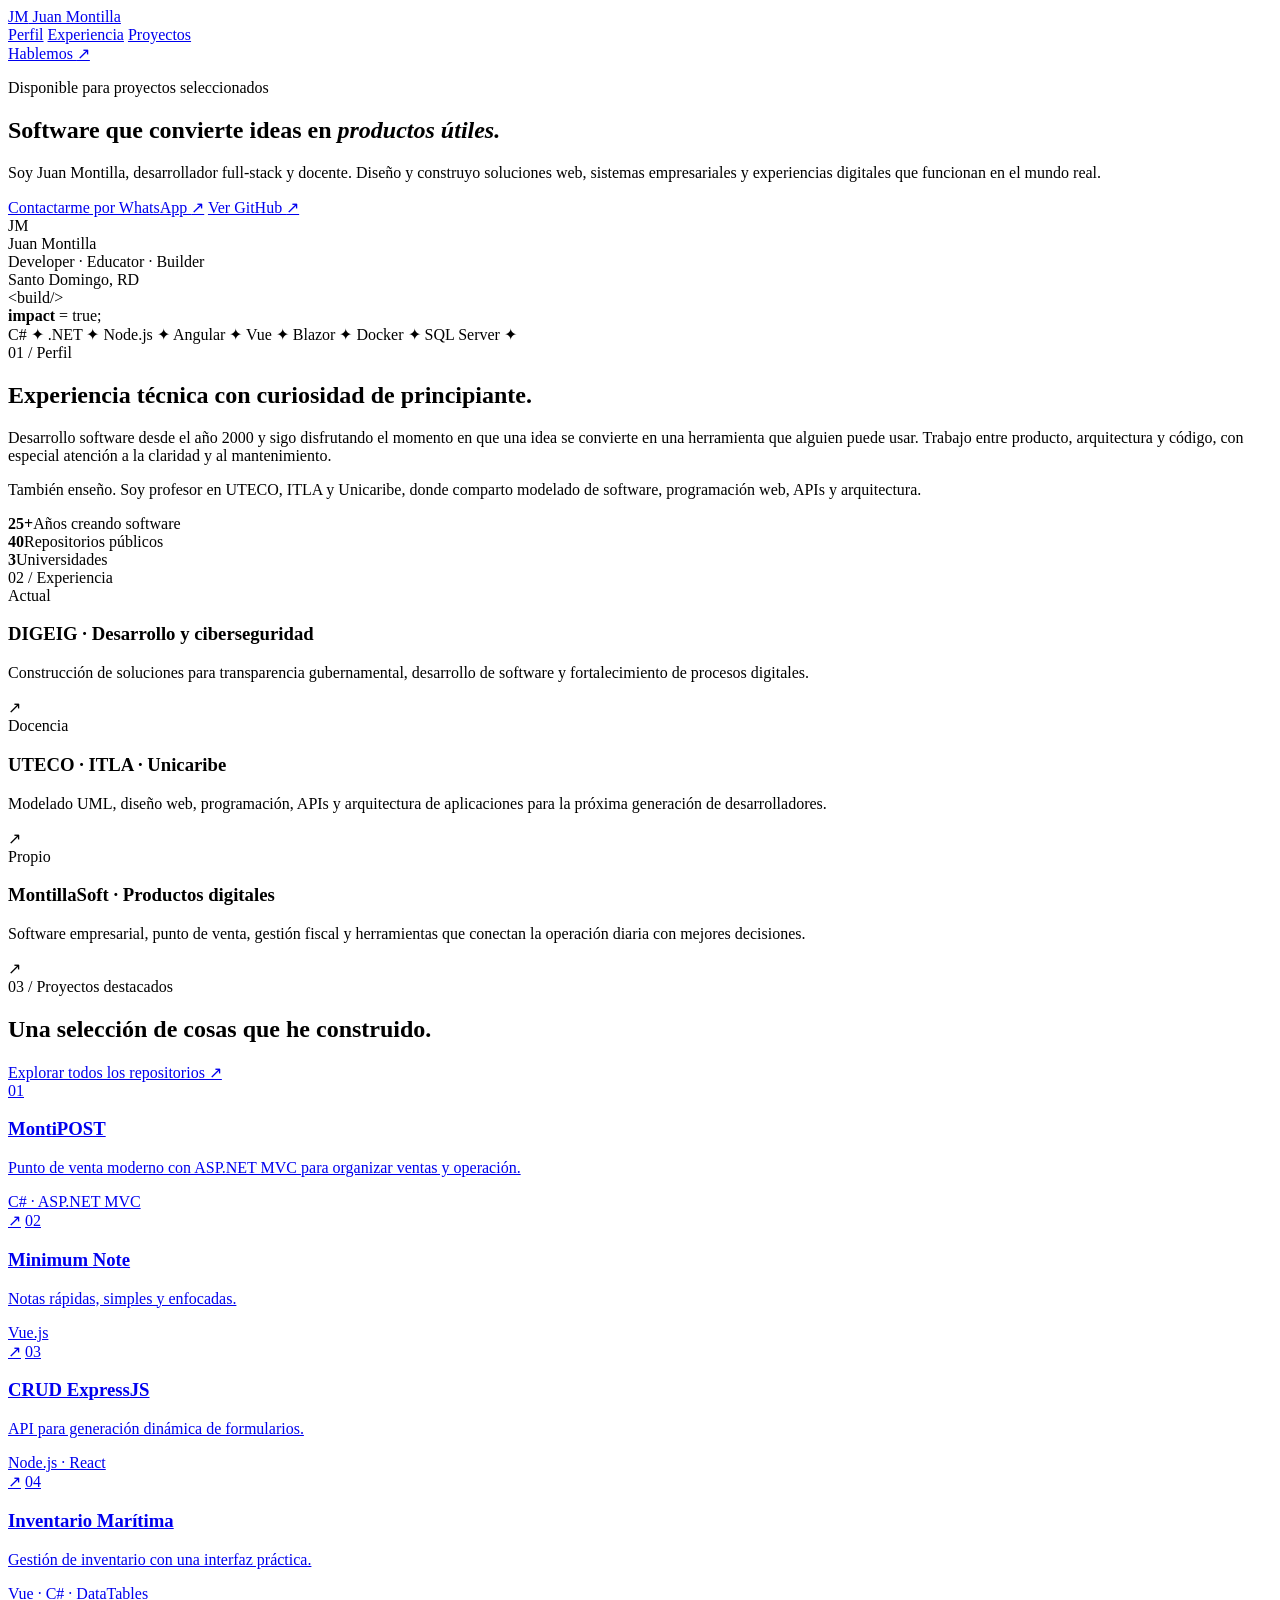
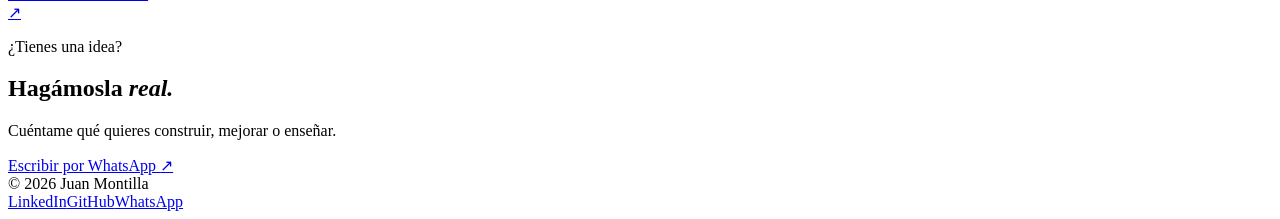
==== commit 49701538: "Modernize personal portfolio and add WhatsApp contact" ====
--- a/index.htm
+++ b/index.htm
@@ -1,204 +1,88 @@
-<!DOCTYPE html>
-<!-- saved from url=(0022)http://localhost:1313/ -->
-<html xmlns="http://www.w3.org/1999/xhtml"><head><meta http-equiv="Content-Type" content="text/html; charset=UTF-8"><script src="./localhost_files/livereload.js.descarga" data-no-instant="" defer=""></script>
-  
-  <meta name="viewport" content="width=device-width, initial-scale=1.0">
-  <meta name="generator" content="Hugo 0.67.0">
+<!doctype html>
+<html lang="es">
+<head>
+  <meta charset="utf-8">
+  <meta name="viewport" content="width=device-width, initial-scale=1">
+  <meta name="description" content="Juan Montilla — desarrollador de software, arquitecto web y docente.">
+  <meta name="theme-color" content="#08111f">
+  <title>Juan Montilla · Software Developer</title>
+  <link rel="preconnect" href="https://fonts.googleapis.com">
+  <link rel="preconnect" href="https://fonts.gstatic.com" crossorigin>
+  <link href="https://fonts.googleapis.com/css2?family=DM+Sans:wght@400;500;600;700&family=Space+Grotesk:wght@500;600;700&display=swap" rel="stylesheet">
+  <link rel="stylesheet" href="./localhost_files/css">
+</head>
+<body>
+  <div class="noise" aria-hidden="true"></div>
+  <header class="site-header">
+    <a class="brand" href="#top" aria-label="Juan Montilla, inicio"><span>JM</span> Juan Montilla</a>
+    <nav aria-label="Navegación principal">
+      <a href="#perfil">Perfil</a>
+      <a href="#experiencia">Experiencia</a>
+      <a href="#proyectos">Proyectos</a>
+    </nav>
+    <a class="header-contact" href="https://wa.me/18293087380?text=Hola%20Juan%2C%20vi%20tu%20portafolio" target="_blank" rel="noopener">Hablemos <span>↗</span></a>
+  </header>
 
-  <title></title>
+  <main id="top">
+    <section class="hero section-shell">
+      <div class="hero-copy">
+        <p class="eyebrow"><span class="pulse"></span> Disponible para proyectos seleccionados</p>
+        <h1>Software que convierte ideas en <em>productos útiles.</em></h1>
+        <p class="hero-lead">Soy Juan Montilla, desarrollador full-stack y docente. Diseño y construyo soluciones web, sistemas empresariales y experiencias digitales que funcionan en el mundo real.</p>
+        <div class="hero-actions">
+          <a class="button button-primary" href="https://wa.me/18293087380?text=Hola%20Juan%2C%20quiero%20hablar%20sobre%20un%20proyecto" target="_blank" rel="noopener">Contactarme por WhatsApp <span>↗</span></a>
+          <a class="text-link" href="https://github.com/JuanMontillaTech" target="_blank" rel="noopener">Ver GitHub <span>↗</span></a>
+        </div>
+      </div>
+      <div class="hero-visual" aria-label="Perfil de Juan Montilla">
+        <div class="orb orb-one"></div><div class="orb orb-two"></div>
+        <div class="profile-card">
+          <div class="avatar">JM</div>
+          <div class="profile-card-name">Juan Montilla</div>
+          <div class="profile-card-role">Developer · Educator · Builder</div>
+          <div class="profile-card-line"><span></span> Santo Domingo, RD</div>
+        </div>
+        <div class="code-float"><span>&lt;</span>build<span>/&gt;</span><br><b>impact</b> = true;</div>
+      </div>
+    </section>
 
-  <meta name="description" content="">
+    <section class="marquee" aria-label="Tecnologías"><div> C# <span>✦</span> .NET <span>✦</span> Node.js <span>✦</span> Angular <span>✦</span> Vue <span>✦</span> Blazor <span>✦</span> Docker <span>✦</span> SQL Server <span>✦</span> </div></section>
 
-  
-  <meta property="og:locale" content="">
+    <section class="section-shell section" id="perfil">
+      <div class="section-kicker">01 / Perfil</div>
+      <div class="profile-grid">
+        <h2>Experiencia técnica con curiosidad de principiante.</h2>
+        <div class="profile-text">
+          <p>Desarrollo software desde el año 2000 y sigo disfrutando el momento en que una idea se convierte en una herramienta que alguien puede usar. Trabajo entre producto, arquitectura y código, con especial atención a la claridad y al mantenimiento.</p>
+          <p>También enseño. Soy profesor en UTECO, ITLA y Unicaribe, donde comparto modelado de software, programación web, APIs y arquitectura.</p>
+        </div>
+      </div>
+      <div class="stats"><div><strong>25+</strong><span>Años creando software</span></div><div><strong>40</strong><span>Repositorios públicos</span></div><div><strong>3</strong><span>Universidades</span></div></div>
+    </section>
 
-  
+    <section class="section-shell section" id="experiencia">
+      <div class="section-kicker">02 / Experiencia</div>
+      <div class="experience-list">
+        <article class="experience-item"><div class="experience-year">Actual</div><div><h3>DIGEIG <span>·</span> Desarrollo y ciberseguridad</h3><p>Construcción de soluciones para transparencia gubernamental, desarrollo de software y fortalecimiento de procesos digitales.</p></div><span class="arrow">↗</span></article>
+        <article class="experience-item"><div class="experience-year">Docencia</div><div><h3>UTECO · ITLA · Unicaribe</h3><p>Modelado UML, diseño web, programación, APIs y arquitectura de aplicaciones para la próxima generación de desarrolladores.</p></div><span class="arrow">↗</span></article>
+        <article class="experience-item"><div class="experience-year">Propio</div><div><h3>MontillaSoft <span>·</span> Productos digitales</h3><p>Software empresarial, punto de venta, gestión fiscal y herramientas que conectan la operación diaria con mejores decisiones.</p></div><span class="arrow">↗</span></article>
+      </div>
+    </section>
 
-  
-  <meta property="og:type" content="blog">
-  <meta property="og:site_name" content="">
-  <meta property="og:title" content="">
-  <meta property="og:url" content="//localhost:1313/">
-  <meta property="og:description" content="">
+    <section class="section-shell section projects-section" id="proyectos">
+      <div class="section-kicker">03 / Proyectos destacados</div>
+      <div class="projects-heading"><h2>Una selección de cosas que he construido.</h2><a class="text-link" href="https://github.com/JuanMontillaTech" target="_blank" rel="noopener">Explorar todos los repositorios ↗</a></div>
+      <div class="project-grid">
+        <a class="project-card project-featured" href="https://github.com/JuanMontillaTech/MontiPOST" target="_blank" rel="noopener"><span class="project-number">01</span><div><h3>MontiPOST</h3><p>Punto de venta moderno con ASP.NET MVC para organizar ventas y operación.</p><span class="project-tag">C# · ASP.NET MVC</span></div><span class="card-arrow">↗</span></a>
+        <a class="project-card" href="https://github.com/JuanMontillaTech/minimumnote.com" target="_blank" rel="noopener"><span class="project-number">02</span><div><h3>Minimum Note</h3><p>Notas rápidas, simples y enfocadas.</p><span class="project-tag">Vue.js</span></div><span class="card-arrow">↗</span></a>
+        <a class="project-card" href="https://github.com/JuanMontillaTech/CRUD-Expressjs" target="_blank" rel="noopener"><span class="project-number">03</span><div><h3>CRUD ExpressJS</h3><p>API para generación dinámica de formularios.</p><span class="project-tag">Node.js · React</span></div><span class="card-arrow">↗</span></a>
+        <a class="project-card" href="https://github.com/JuanMontillaTech/Inventario_Maritima" target="_blank" rel="noopener"><span class="project-number">04</span><div><h3>Inventario Marítima</h3><p>Gestión de inventario con una interfaz práctica.</p><span class="project-tag">Vue · C# · DataTables</span></div><span class="card-arrow">↗</span></a>
+      </div>
+    </section>
 
-  <script type="application/ld+json">
-  {
-    "@context" : "http://schema.org",
-    "@type" : "Blog",
-    "name": "",
-    "url" : "//localhost:1313/",
-    "description": ""
-  }
-  </script>
+    <section class="contact-section section-shell" id="contacto"><div class="contact-inner"><p class="eyebrow">¿Tienes una idea?</p><h2>Hagámosla <em>real.</em></h2><p>Cuéntame qué quieres construir, mejorar o enseñar.</p><a class="button button-light" href="https://wa.me/18293087380?text=Hola%20Juan%2C%20vi%20tu%20portafolio%20y%20quiero%20hablar%20contigo" target="_blank" rel="noopener">Escribir por WhatsApp <span>↗</span></a></div></section>
+  </main>
 
-  
-
-
-  <style type="text/css">svg:not(:root).svg-inline--fa{overflow:visible}.svg-inline--fa{display:inline-block;font-size:inherit;height:1em;overflow:visible;vertical-align:-.125em}.svg-inline--fa.fa-lg{vertical-align:-.225em}.svg-inline--fa.fa-w-1{width:.0625em}.svg-inline--fa.fa-w-2{width:.125em}.svg-inline--fa.fa-w-3{width:.1875em}.svg-inline--fa.fa-w-4{width:.25em}.svg-inline--fa.fa-w-5{width:.3125em}.svg-inline--fa.fa-w-6{width:.375em}.svg-inline--fa.fa-w-7{width:.4375em}.svg-inline--fa.fa-w-8{width:.5em}.svg-inline--fa.fa-w-9{width:.5625em}.svg-inline--fa.fa-w-10{width:.625em}.svg-inline--fa.fa-w-11{width:.6875em}.svg-inline--fa.fa-w-12{width:.75em}.svg-inline--fa.fa-w-13{width:.8125em}.svg-inline--fa.fa-w-14{width:.875em}.svg-inline--fa.fa-w-15{width:.9375em}.svg-inline--fa.fa-w-16{width:1em}.svg-inline--fa.fa-w-17{width:1.0625em}.svg-inline--fa.fa-w-18{width:1.125em}.svg-inline--fa.fa-w-19{width:1.1875em}.svg-inline--fa.fa-w-20{width:1.25em}.svg-inline--fa.fa-pull-left{margin-right:.3em;width:auto}.svg-inline--fa.fa-pull-right{margin-left:.3em;width:auto}.svg-inline--fa.fa-border{height:1.5em}.svg-inline--fa.fa-li{width:2em}.svg-inline--fa.fa-fw{width:1.25em}.fa-layers svg.svg-inline--fa{bottom:0;left:0;margin:auto;position:absolute;right:0;top:0}.fa-layers{display:inline-block;height:1em;position:relative;text-align:center;vertical-align:-.125em;width:1em}.fa-layers svg.svg-inline--fa{-webkit-transform-origin:center center;transform-origin:center center}.fa-layers-counter,.fa-layers-text{display:inline-block;position:absolute;text-align:center}.fa-layers-text{left:50%;top:50%;-webkit-transform:translate(-50%,-50%);transform:translate(-50%,-50%);-webkit-transform-origin:center center;transform-origin:center center}.fa-layers-counter{background-color:#ff253a;border-radius:1em;-webkit-box-sizing:border-box;box-sizing:border-box;color:#fff;height:1.5em;line-height:1;max-width:5em;min-width:1.5em;overflow:hidden;padding:.25em;right:0;text-overflow:ellipsis;top:0;-webkit-transform:scale(.25);transform:scale(.25);-webkit-transform-origin:top right;transform-origin:top right}.fa-layers-bottom-right{bottom:0;right:0;top:auto;-webkit-transform:scale(.25);transform:scale(.25);-webkit-transform-origin:bottom right;transform-origin:bottom right}.fa-layers-bottom-left{bottom:0;left:0;right:auto;top:auto;-webkit-transform:scale(.25);transform:scale(.25);-webkit-transform-origin:bottom left;transform-origin:bottom left}.fa-layers-top-right{right:0;top:0;-webkit-transform:scale(.25);transform:scale(.25);-webkit-transform-origin:top right;transform-origin:top right}.fa-layers-top-left{left:0;right:auto;top:0;-webkit-transform:scale(.25);transform:scale(.25);-webkit-transform-origin:top left;transform-origin:top left}.fa-lg{font-size:1.3333333333em;line-height:.75em;vertical-align:-.0667em}.fa-xs{font-size:.75em}.fa-sm{font-size:.875em}.fa-1x{font-size:1em}.fa-2x{font-size:2em}.fa-3x{font-size:3em}.fa-4x{font-size:4em}.fa-5x{font-size:5em}.fa-6x{font-size:6em}.fa-7x{font-size:7em}.fa-8x{font-size:8em}.fa-9x{font-size:9em}.fa-10x{font-size:10em}.fa-fw{text-align:center;width:1.25em}.fa-ul{list-style-type:none;margin-left:2.5em;padding-left:0}.fa-ul>li{position:relative}.fa-li{left:-2em;position:absolute;text-align:center;width:2em;line-height:inherit}.fa-border{border:solid .08em #eee;border-radius:.1em;padding:.2em .25em .15em}.fa-pull-left{float:left}.fa-pull-right{float:right}.fa.fa-pull-left,.fab.fa-pull-left,.fal.fa-pull-left,.far.fa-pull-left,.fas.fa-pull-left{margin-right:.3em}.fa.fa-pull-right,.fab.fa-pull-right,.fal.fa-pull-right,.far.fa-pull-right,.fas.fa-pull-right{margin-left:.3em}.fa-spin{-webkit-animation:fa-spin 2s infinite linear;animation:fa-spin 2s infinite linear}.fa-pulse{-webkit-animation:fa-spin 1s infinite steps(8);animation:fa-spin 1s infinite steps(8)}@-webkit-keyframes fa-spin{0%{-webkit-transform:rotate(0);transform:rotate(0)}100%{-webkit-transform:rotate(360deg);transform:rotate(360deg)}}@keyframes fa-spin{0%{-webkit-transform:rotate(0);transform:rotate(0)}100%{-webkit-transform:rotate(360deg);transform:rotate(360deg)}}.fa-rotate-90{-webkit-transform:rotate(90deg);transform:rotate(90deg)}.fa-rotate-180{-webkit-transform:rotate(180deg);transform:rotate(180deg)}.fa-rotate-270{-webkit-transform:rotate(270deg);transform:rotate(270deg)}.fa-flip-horizontal{-webkit-transform:scale(-1,1);transform:scale(-1,1)}.fa-flip-vertical{-webkit-transform:scale(1,-1);transform:scale(1,-1)}.fa-flip-both,.fa-flip-horizontal.fa-flip-vertical{-webkit-transform:scale(-1,-1);transform:scale(-1,-1)}:root .fa-flip-both,:root .fa-flip-horizontal,:root .fa-flip-vertical,:root .fa-rotate-180,:root .fa-rotate-270,:root .fa-rotate-90{-webkit-filter:none;filter:none}.fa-stack{display:inline-block;height:2em;position:relative;width:2.5em}.fa-stack-1x,.fa-stack-2x{bottom:0;left:0;margin:auto;position:absolute;right:0;top:0}.svg-inline--fa.fa-stack-1x{height:1em;width:1.25em}.svg-inline--fa.fa-stack-2x{height:2em;width:2.5em}.fa-inverse{color:#fff}.sr-only{border:0;clip:rect(0,0,0,0);height:1px;margin:-1px;overflow:hidden;padding:0;position:absolute;width:1px}.sr-only-focusable:active,.sr-only-focusable:focus{clip:auto;height:auto;margin:0;overflow:visible;position:static;width:auto}.svg-inline--fa .fa-primary{fill:var(--fa-primary-color,currentColor);opacity:1;opacity:var(--fa-primary-opacity,1)}.svg-inline--fa .fa-secondary{fill:var(--fa-secondary-color,currentColor);opacity:.4;opacity:var(--fa-secondary-opacity,.4)}.svg-inline--fa.fa-swap-opacity .fa-primary{opacity:.4;opacity:var(--fa-secondary-opacity,.4)}.svg-inline--fa.fa-swap-opacity .fa-secondary{opacity:1;opacity:var(--fa-primary-opacity,1)}.svg-inline--fa mask .fa-primary,.svg-inline--fa mask .fa-secondary{fill:#000}.fad.fa-inverse{color:#fff}</style><link type="text/css" rel="stylesheet" href="./localhost_files/print.css" media="print">
-
-  <link type="text/css" rel="stylesheet" href="./localhost_files/poole.css">
-
-  <link type="text/css" rel="stylesheet" href="./localhost_files/hyde.css">
-
-  
-
-
-  
-
-  <link rel="stylesheet" href="./localhost_files/css">
-
-  <link rel="stylesheet" href="./localhost_files/all.min.css" integrity="sha256-mmgLkCYLUQbXn0B1SRqzHar6dCnv9oZFPEC1g1cwlkk=" crossorigin="anonymous">
-
-  <link rel="apple-touch-icon-precomposed" sizes="144x144" href="http://localhost:1313/apple-touch-icon-144-precomposed.png">
-
-  <link rel="shortcut icon" href="http://localhost:1313/favicon.png">
-
-  
-  <link href="http://localhost:1313/index.xml" rel="alternate" type="application/rss+xml" title="">
- 
-  <meta id="Reverso_extension___elForCheckedInstallExtension" name="Reverso extension" content="2.2.197"></head>
-
-  
-<body>
-  <aside class="sidebar">
-  <div class="container">
-    <div class="sidebar-about">
-      
-        
-        <div class="author-image">
-          <img src="https://avatars1.githubusercontent.com/u/3399520?s=400&u=a81f578302ecc1b602c96387538fc2ad8be0a9b3&v=4" class="img-circle img-headshot center" alt="Profile Picture">
-        </div>
-        
-      
-
-      <h1>Juan Montilla</h1>
-      <h5 style="color: wheat;">Full Stack Developers</h5>
-
-      
-    </div>
-
-     
-
-    <section class="social-icons">
-      
-      <a href="https://www.linkedin.com/in/juanmontilla/" rel="me" title="Linkedin">
-        <i class="fab fa-linkedin" aria-hidden="true"></i>
-      </a>
-      
-      <a href="https://github.com/JuanMontillaTech" rel="me" title="GitHub">
-        <i class="fab fa-github" aria-hidden="true"></i>
-      </a>
-      
-      <a href="https://wa.me/18293087380" rel="me"  title="Whatsapp">
-        
-        <i class="fab fa-whatsapp"></i>
-      </a>
-      <a href=" https://t.me/Juanmontilla01" rel="me"  title="Whatsapp">
-        
-        <i class="fab fa-telegram"></i>
-      </a>
-      
-    </section>
-    <h5 style="color: wheat;">Skype:live:ing.juan.montilla</h5>
-    <h5 style="color: wheat;">ing.juan.montilla@gmail.com </h5>
-    <h5 style="color: wheat;">ing.juan.montilla@outlook.com </h5>
-          
-      
-  </div>
-</aside>
-
-
-  <main class="content container">
-  <div class="posts">
-  <article class="post">
-      <h1 class="post-title">
-        <a>Sobre mi</a>
-      </h1>
-     <span>Hola, gracias por visitar mi página, soy desarrollador profesional desde el 2009 pero apasionado de las tecnologías desde Windows 95.</span> 
-      <br>En el desarrollo de software no me gusta definirme en una sola rama, no voy a decir que soy especialista en una tecnología o entra, porqué me gusta estudiarlas prácticamente todas, ese es me hobby
-<br>Pero en el ámbito laboral he podidos desarrollar aplicaciones por mas de 10 años con c#.net, vb.net, asp.net / MVC.net, Oracle y Microsoft SQL y no me considero un experto porque cada día se aprende más.
-     
-     
-     
-    </article><article class="post">
-      <h1 class="post-title">
-        <a >Conocimientos</a>
-      </h1>
-      Git, Scrum Developer, Agil. 
-      <table>
-        <tbody>
-          <tr><td>   
-            <ul>
-              <li><a href="https://dotnet.microsoft.com/apps/aspnet">100% asp.net</a></li>
-              <li><a href="https://dotnet.microsoft.com/apps/aspnet">60%  asp.net MVC</a></li>
-              <li><a href="https://www.oracle.com/">100% Sql server</a></li>
-              <li><a href="https://dotnet.microsoft.com/" >100% C#</a></li>
-              <li><a href="https://dotnet.microsoft.com/">60% VB.net</a></li>
-              <li><a href="https://dotnet.microsoft.com/">70% Oracle</a></li>
-            </ul></td>
-              <td>  
-              <ul>
-                
-                <li> <a href="https://vuejs.org/">60% VueJs</a></li>
-                <li><a href="https://es.reactjs.org/">50% React</a></li>
-                <li><a href="https://expressjs.com/">100% Expressjs</a></li>
-                <li><a href="https://nodejs.org/">100% Nodejs</a></li>
-                <li><a href="https://ejs.co/">100% EJS</a></li>
-                <li> <a href="https://vuejs.org/">60% jquery</a></li>
-              </ul></td>
-              <td> 
-                <li> <a href="https://vuex.vuejs.org/">60% VueX</a></li> 
-                <li> <a href="https://gohugo.io/"">Hugo</a></li>
-                <li> <a href="https://redux.js.org/">50% Redux</a></li>
-                  <li> <a href="https://getbootstrap.com/">100% Boostrap</a></li>
-                  <li><a href="https://materializecss.com/">100% Materialize Css</a></li>
-                  <li><a href="https://bulma.io/">100% Bulma</a></li>
-                </ul></td>
-        
-            
-            </tr>
-        </tbody>
-      </table>
-   
-      
-
-   
-      
-    </article><article class="post">
-      <h1 class="post-title">
-        <a href="https://themes.gohugo.io//theme/soho/post/placeholder-text/">Algunos de mis Proyectos</a>
-      </h1>
-      <div class="post-date">
-        <a href="https://github.com/JuanMontillaTech"> Quieres ver todos mis proyectos, te comparto el codigo aqui  </a>
-      </div>
-
-<br>
-      <div class="post-date">
-        Manejo de Tramites
-      </div>
-
-      
-      <iframe width="560" height="315" src="https://www.youtube.com/embed/wu3N6hzx8Uo" frameborder="0" allow="accelerometer; autoplay; encrypted-media; gyroscope; picture-in-picture" allowfullscreen></iframe>
-      <br>
-      <div class="post-date">
-        Manejo de Campos 
-      </div>
-
-      <iframe width="560" height="315" src="https://www.youtube.com/embed/kBHJrPiBFNQ" frameborder="0" allow="accelerometer; autoplay; encrypted-media; gyroscope; picture-in-picture" allowfullscreen></iframe>
-
-  <footer>
-  <div class="copyright">
-    &copy; Juan Montilla 2020 · 
-  </div>
-</footer>
-
-
-  <script src="https://cdnjs.cloudflare.com/ajax/libs/font-awesome/5.12.1/js/all.min.js"
-          integrity="sha256-MAgcygDRahs+F/Nk5Vz387whB4kSK9NXlDN3w58LLq0="
-          crossorigin="anonymous"></script>
-
-  
-
-  
+  <footer class="site-footer section-shell"><span>© 2026 Juan Montilla</span><div><a href="https://www.linkedin.com/in/juanmontilla/" target="_blank" rel="noopener">LinkedIn</a><a href="https://github.com/JuanMontillaTech" target="_blank" rel="noopener">GitHub</a><a href="https://wa.me/18293087380" target="_blank" rel="noopener">WhatsApp</a></div></footer>
 </body>
-  </html>+</html>
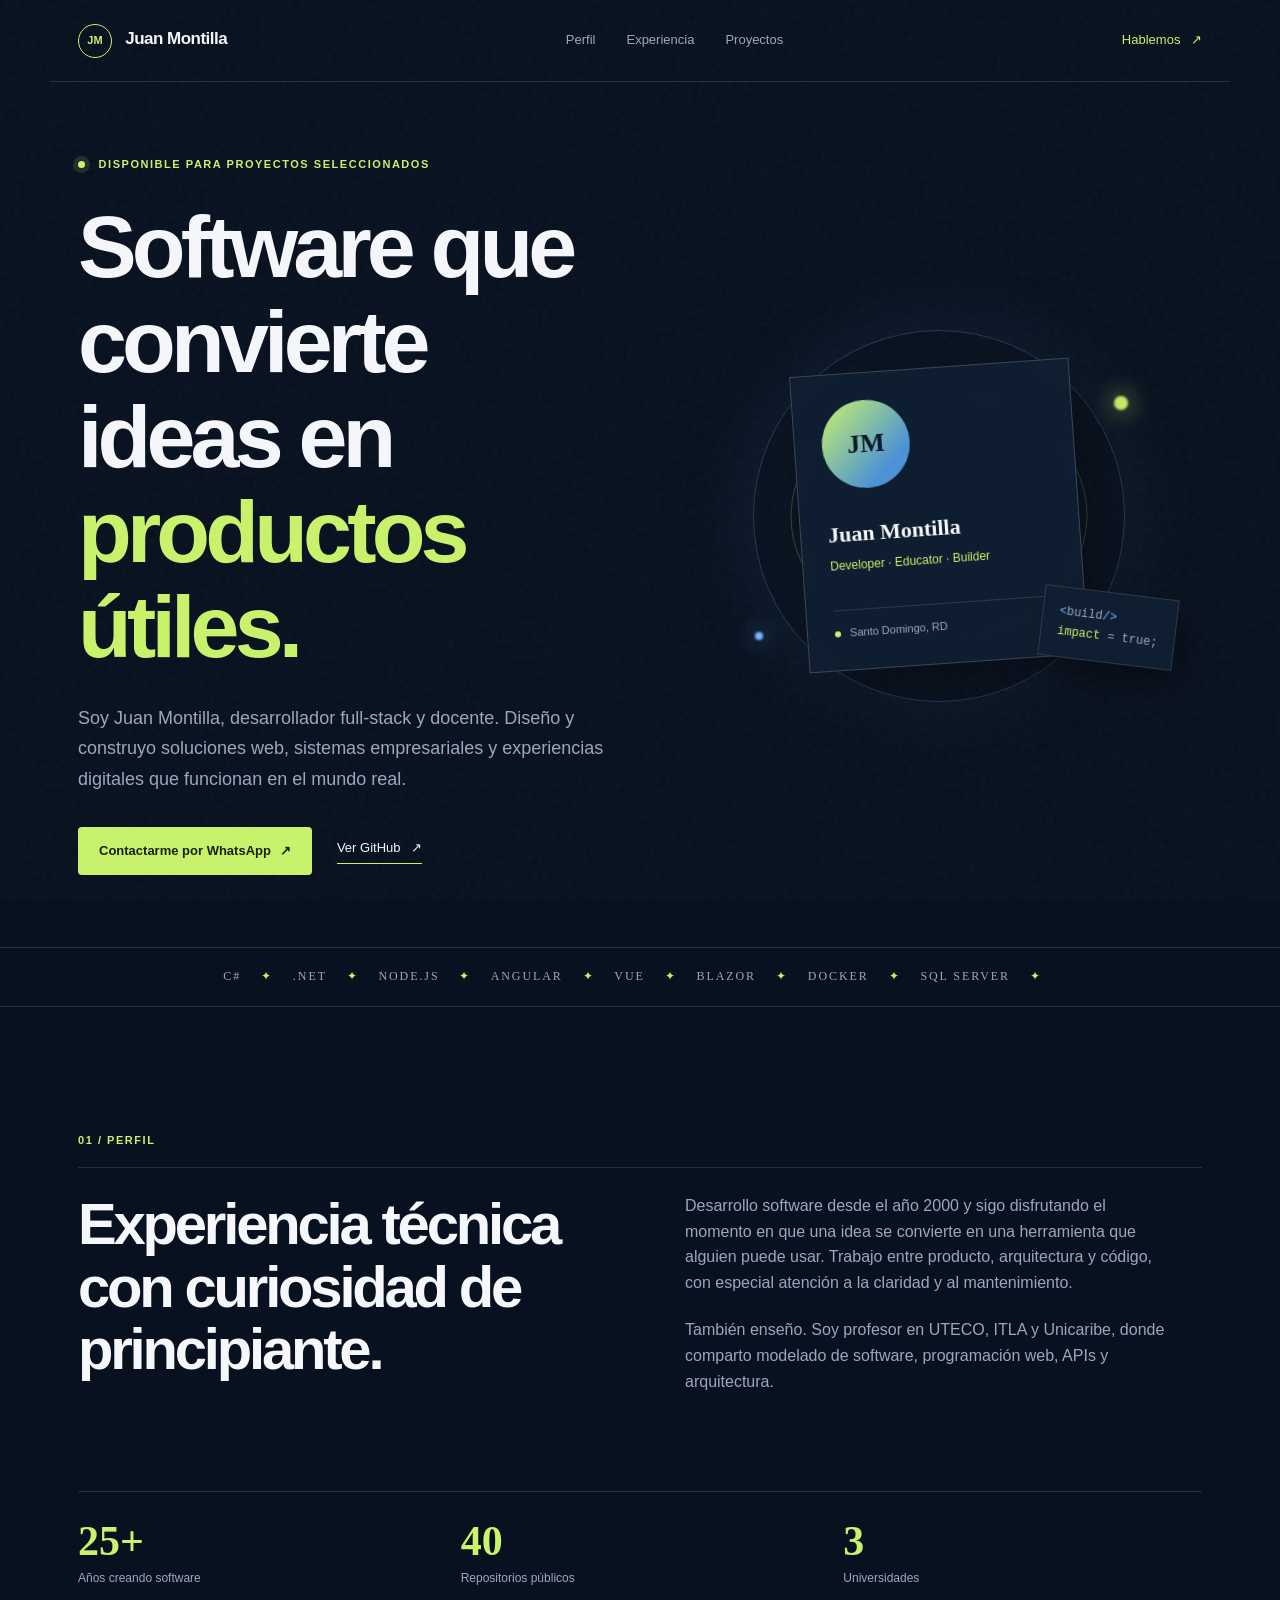
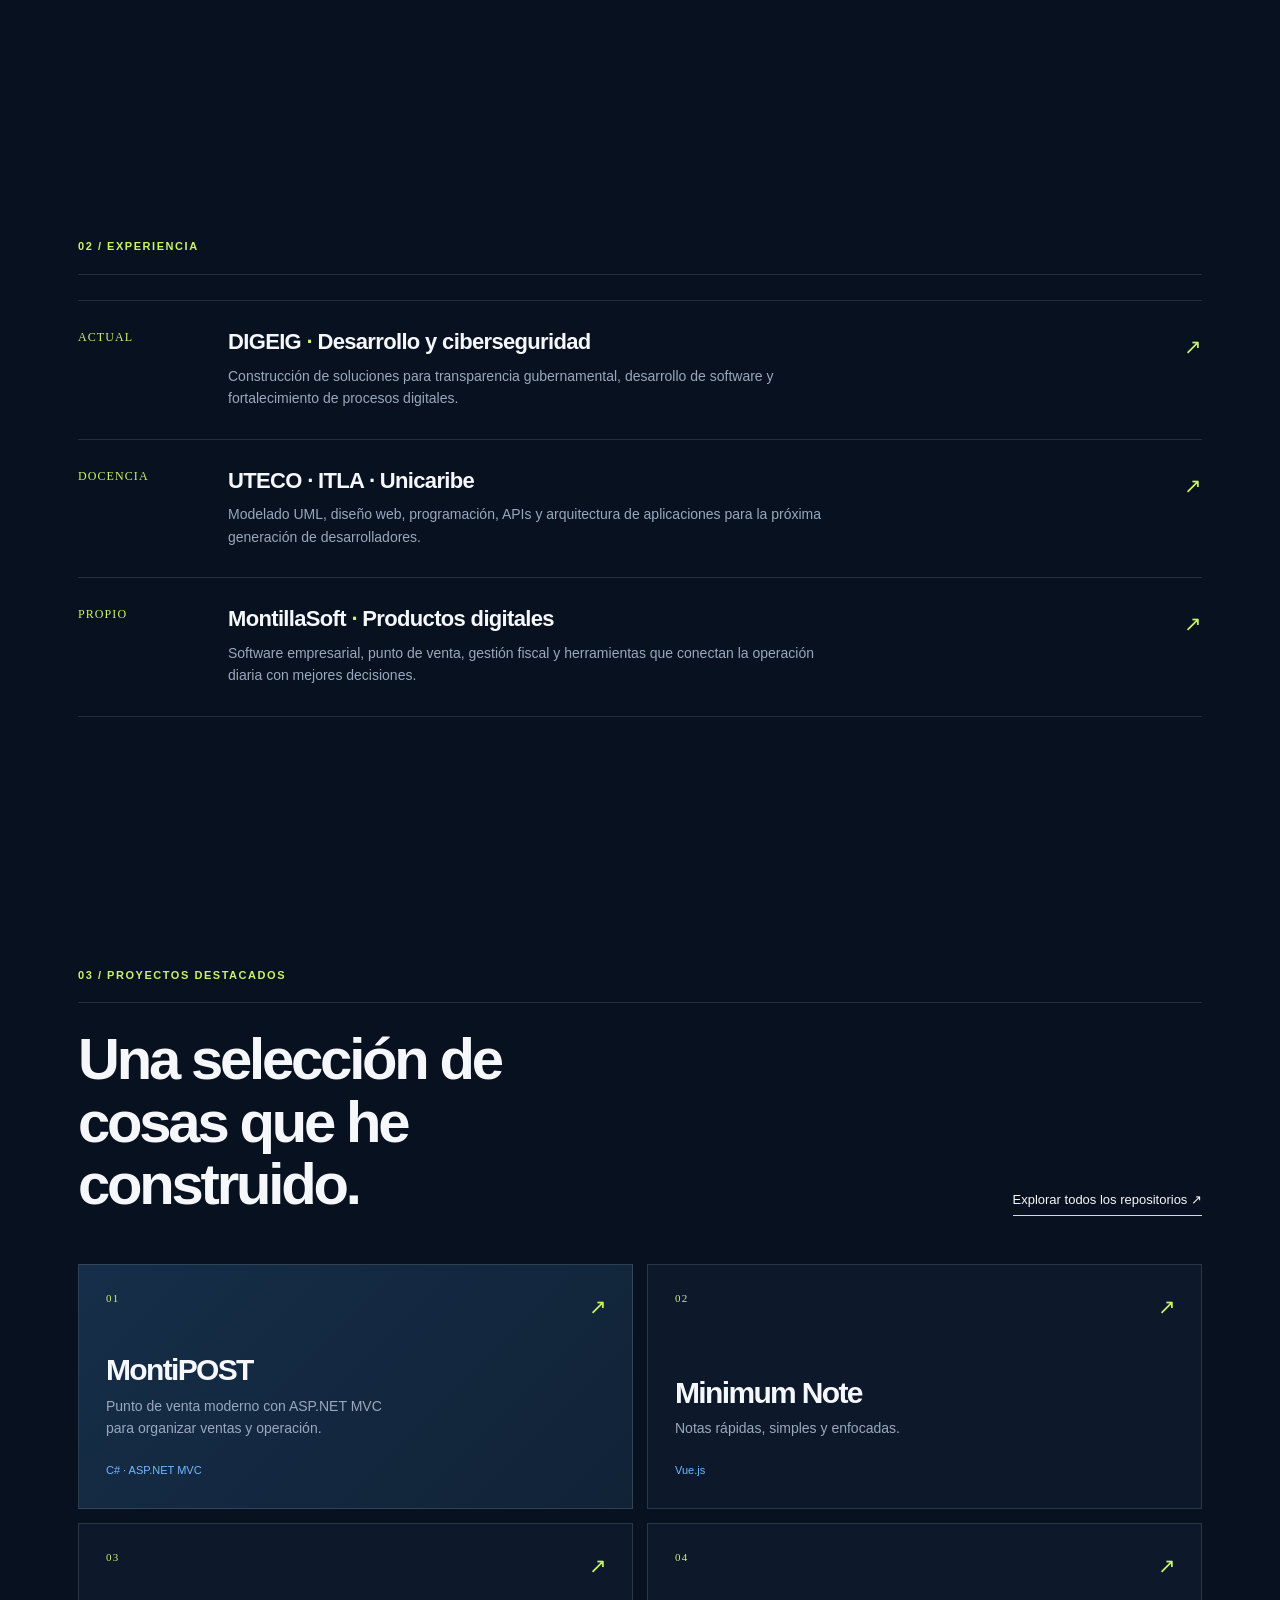
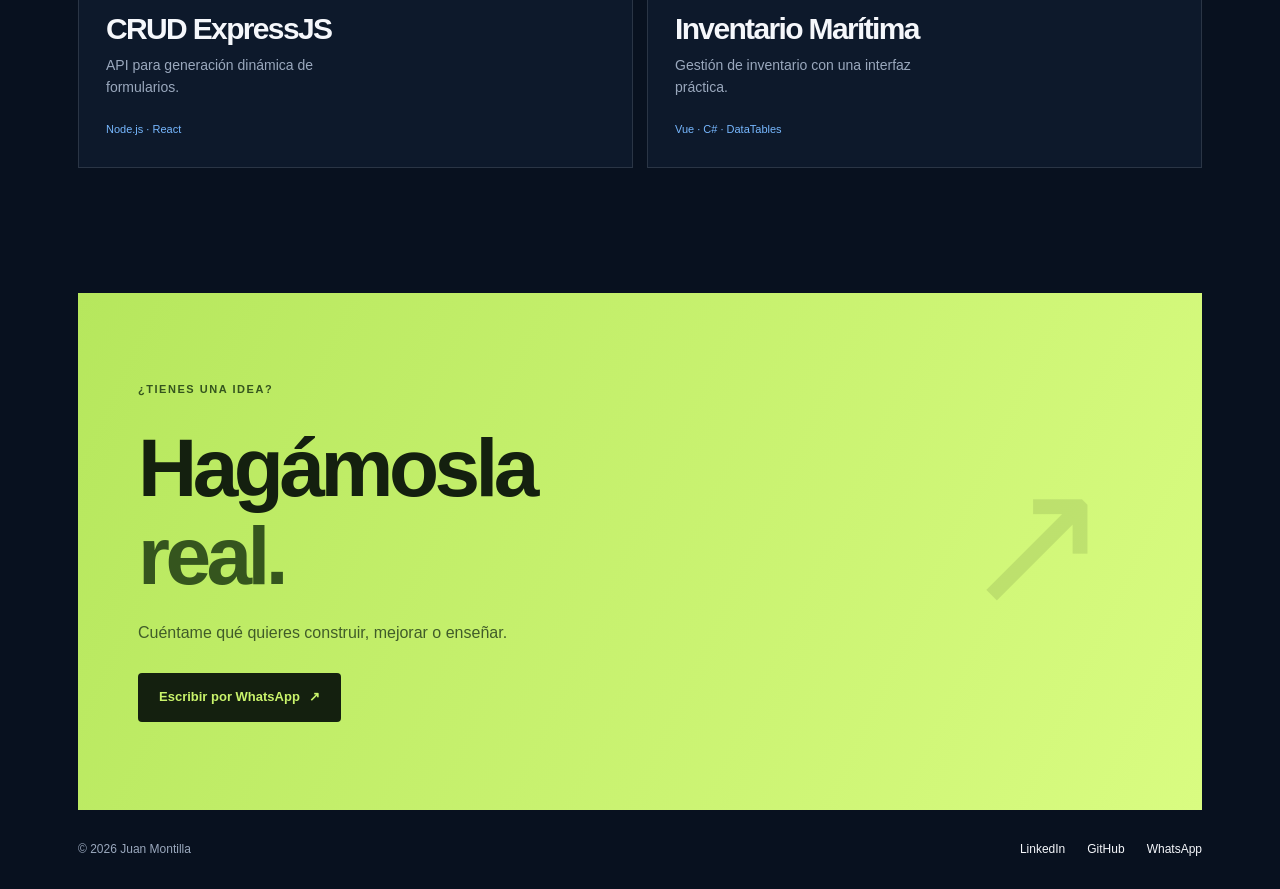
==== commit 97e4a164: "Fix stylesheet MIME type for GitHub Pages" ====
--- a/index.htm
+++ b/index.htm
@@ -9,7 +9,7 @@
   <link rel="preconnect" href="https://fonts.googleapis.com">
   <link rel="preconnect" href="https://fonts.gstatic.com" crossorigin>
   <link href="https://fonts.googleapis.com/css2?family=DM+Sans:wght@400;500;600;700&family=Space+Grotesk:wght@500;600;700&display=swap" rel="stylesheet">
-  <link rel="stylesheet" href="./localhost_files/css">
+  <link rel="stylesheet" href="./localhost_files/style.css">
 </head>
 <body>
   <div class="noise" aria-hidden="true"></div>
--- a/localhost_files/style.css
+++ b/localhost_files/style.css
@@ -0,0 +1,2 @@
+:root{--bg:#08111f;--surface:#0d192b;--text:#f5f7fb;--muted:#9aa8bd;--line:rgba(255,255,255,.12);--lime:#c9f36b;--blue:#77b8ff;--max:1180px}*{box-sizing:border-box}html{scroll-behavior:smooth}body{margin:0;background:var(--bg);color:var(--text);font-family:'DM Sans',sans-serif;line-height:1.6}a{color:inherit;text-decoration:none}.noise{position:fixed;inset:0;pointer-events:none;opacity:.035;background-image:url("data:image/svg+xml,%3Csvg viewBox='0 0 180 180' xmlns='http://www.w3.org/2000/svg'%3E%3Cfilter id='n'%3E%3CfeTurbulence type='fractalNoise' baseFrequency='.9' numOctaves='4' stitchTiles='stitch'/%3E%3C/filter%3E%3Crect width='100%25' height='100%25' filter='url(%23n)'/%3E%3C/svg%3E")}.section-shell{max-width:var(--max);margin:0 auto;padding-left:28px;padding-right:28px}.site-header{height:82px;max-width:var(--max);margin:auto;padding:0 28px;display:flex;align-items:center;justify-content:space-between;border-bottom:1px solid var(--line)}.brand{font-family:'Space Grotesk',sans-serif;font-size:17px;font-weight:600;letter-spacing:-.03em}.brand span{display:inline-grid;place-items:center;width:34px;height:34px;margin-right:9px;border:1px solid var(--lime);border-radius:50%;color:var(--lime);font-size:11px;letter-spacing:0}.site-header nav{display:flex;gap:31px;color:var(--muted);font-size:13px}.site-header nav a:hover,.site-footer a:hover{color:var(--lime)}.header-contact{font-size:13px;color:var(--lime)}.header-contact span,.text-link span{display:inline-block;margin-left:7px}.hero{min-height:650px;display:grid;grid-template-columns:1.03fr .97fr;gap:40px;align-items:center;padding-top:74px;padding-bottom:72px}.eyebrow,.section-kicker{margin:0 0 25px;color:var(--lime);font-size:11px;font-weight:700;letter-spacing:.14em;text-transform:uppercase}.pulse{display:inline-block;width:7px;height:7px;margin-right:9px;border-radius:50%;background:var(--lime);box-shadow:0 0 0 5px rgba(201,243,107,.12)}h1,h2,h3{font-family:'Space Grotesk',sans-serif;line-height:1.08;letter-spacing:-.055em}h1{max-width:700px;margin:0;font-size:clamp(50px,7vw,88px);font-weight:600}h1 em,h2 em{font-style:normal;color:var(--lime)}.hero-lead{max-width:570px;margin:29px 0 32px;color:var(--muted);font-size:18px;line-height:1.7}.hero-actions{display:flex;align-items:center;gap:25px}.button{display:inline-flex;align-items:center;justify-content:center;gap:9px;padding:14px 21px;border-radius:4px;font-size:13px;font-weight:700;transition:transform .2s,background .2s}.button:hover{transform:translateY(-3px)}.button-primary{background:var(--lime);color:#15200d}.button-primary:hover{background:#dcff8c}.text-link{font-size:13px;color:var(--text);border-bottom:1px solid var(--lime);padding-bottom:4px}.hero-visual{min-height:460px;position:relative;display:grid;place-items:center}.hero-visual:before{content:'';position:absolute;width:370px;height:370px;border:1px solid rgba(119,184,255,.25);border-radius:50%;box-shadow:0 0 90px rgba(119,184,255,.09)}.hero-visual:after{content:'';position:absolute;width:270px;height:270px;border:1px solid rgba(201,243,107,.22);border-radius:50%;transform:rotate(42deg) skew(-10deg)}.orb{position:absolute;border-radius:50%;filter:blur(1px)}.orb-one{width:14px;height:14px;top:24%;right:14%;background:var(--lime);box-shadow:0 0 24px var(--lime)}.orb-two{width:8px;height:8px;bottom:23%;left:15%;background:var(--blue);box-shadow:0 0 22px var(--blue)}.profile-card{position:relative;z-index:1;width:280px;padding:27px;background:rgba(16,31,51,.86);border:1px solid rgba(255,255,255,.18);box-shadow:24px 28px 60px rgba(0,0,0,.28);transform:rotate(-4deg);backdrop-filter:blur(9px)}.avatar{display:grid;place-items:center;width:88px;height:88px;border-radius:50%;margin-bottom:27px;background:linear-gradient(135deg,var(--lime),#4d92d4 75%);color:#0b1825;font-family:'Space Grotesk';font-size:26px;font-weight:700}.profile-card-name{font-family:'Space Grotesk';font-size:22px;font-weight:600}.profile-card-role{margin-top:5px;color:var(--lime);font-size:12px}.profile-card-line{margin-top:34px;padding-top:14px;border-top:1px solid var(--line);color:var(--muted);font-size:11px}.profile-card-line span{display:inline-block;width:6px;height:6px;margin-right:6px;border-radius:50%;background:var(--lime)}.code-float{position:absolute;z-index:2;right:5%;bottom:18%;padding:14px 16px;background:#101e31;border:1px solid var(--line);color:var(--muted);font:12px/1.7 monospace;transform:rotate(7deg);box-shadow:12px 15px 35px #0005}.code-float span{color:var(--blue)}.code-float b{color:var(--lime);font-weight:400}.marquee{overflow:hidden;border-top:1px solid var(--line);border-bottom:1px solid var(--line);color:var(--muted);font-family:'Space Grotesk';font-size:12px;letter-spacing:.16em;text-transform:uppercase;white-space:nowrap}.marquee div{padding:19px 0;text-align:center}.marquee span{padding:0 15px;color:var(--lime)}.section{padding-top:125px;padding-bottom:125px}.section-kicker{padding-bottom:18px;border-bottom:1px solid var(--line)}.profile-grid{display:grid;grid-template-columns:1fr 1fr;gap:90px}.section h2{max-width:560px;margin:0;font-size:clamp(37px,5vw,58px);font-weight:600}.profile-text{max-width:490px;color:var(--muted);font-size:16px}.profile-text p{margin:0 0 22px}.stats{display:grid;grid-template-columns:repeat(3,1fr);gap:24px;margin-top:75px;padding-top:25px;border-top:1px solid var(--line)}.stats strong{display:block;color:var(--lime);font:600 42px 'Space Grotesk'}.stats span{display:block;margin-top:4px;color:var(--muted);font-size:12px}.experience-list{border-top:1px solid var(--line)}.experience-item{display:grid;grid-template-columns:120px 1fr 30px;gap:30px;align-items:start;padding:29px 0;border-bottom:1px solid var(--line)}.experience-year{color:var(--lime);font:12px 'Space Grotesk';text-transform:uppercase;letter-spacing:.09em}.experience-item h3{margin:0;font-size:22px;letter-spacing:-.03em}.experience-item h3 span{color:var(--lime)}.experience-item p{max-width:620px;margin:11px 0 0;color:var(--muted);font-size:14px}.arrow,.card-arrow{color:var(--lime);font-size:21px;text-align:right}.projects-heading{display:flex;align-items:end;justify-content:space-between;gap:30px;margin-bottom:48px}.project-grid{display:grid;grid-template-columns:repeat(2,1fr);gap:14px}.project-card{position:relative;min-height:245px;padding:27px;background:var(--surface);border:1px solid var(--line);display:flex;flex-direction:column;justify-content:space-between;transition:transform .25s,border-color .25s,background .25s}.project-card:hover{transform:translateY(-5px);border-color:var(--lime);background:#11223a}.project-featured{background:linear-gradient(135deg,#162e49,#102236)}.project-number{color:var(--lime);font:11px 'Space Grotesk';letter-spacing:.12em}.project-card h3{margin:27px 0 8px;font-size:30px}.project-card p{max-width:280px;margin:0;color:var(--muted);font-size:14px}.project-tag{display:inline-block;margin-top:22px;color:var(--blue);font-size:11px}.card-arrow{position:absolute;top:25px;right:25px}.contact-section{padding-top:0;padding-bottom:0}.contact-inner{position:relative;overflow:hidden;padding:88px 60px;background:linear-gradient(115deg,#b6e75d,#d9fc81);color:#14200f}.contact-inner:after{content:'↗';position:absolute;right:8%;top:28%;font:180px 'Space Grotesk';opacity:.1}.contact-inner .eyebrow{color:#35551e}.contact-inner h2{margin:0;font-size:clamp(48px,7vw,82px);max-width:550px}.contact-inner h2 em{color:#35551e}.contact-inner p:not(.eyebrow){max-width:450px;margin:19px 0 28px;color:#405c29}.button-light{background:#14200f;color:var(--lime)}.button-light:hover{background:#243a18}.site-footer{display:flex;justify-content:space-between;padding-top:30px;padding-bottom:30px;color:var(--muted);font-size:12px}.site-footer div{display:flex;gap:22px}.site-footer a{color:var(--text)}
+@media (max-width:760px){.site-header{height:72px}.site-header nav{display:none}.header-contact{font-size:12px}.hero{display:block;min-height:auto;padding-top:75px}.hero-lead{font-size:16px}.hero-visual{min-height:400px;margin-top:35px}.profile-grid{grid-template-columns:1fr;gap:30px}.section{padding-top:85px;padding-bottom:85px}.stats{gap:10px;margin-top:50px}.stats strong{font-size:32px}.stats span{font-size:10px}.experience-item{grid-template-columns:1fr 22px;gap:10px}.experience-year{grid-column:1/-1}.experience-item h3{font-size:19px}.projects-heading{display:block}.projects-heading .text-link{display:inline-block;margin-top:24px}.project-grid{grid-template-columns:1fr}.contact-inner{padding:60px 28px}.site-footer{display:block}.site-footer div{margin-top:14px}.section-shell{padding-left:20px;padding-right:20px}.hero-actions{align-items:flex-start;flex-direction:column;gap:19px}}
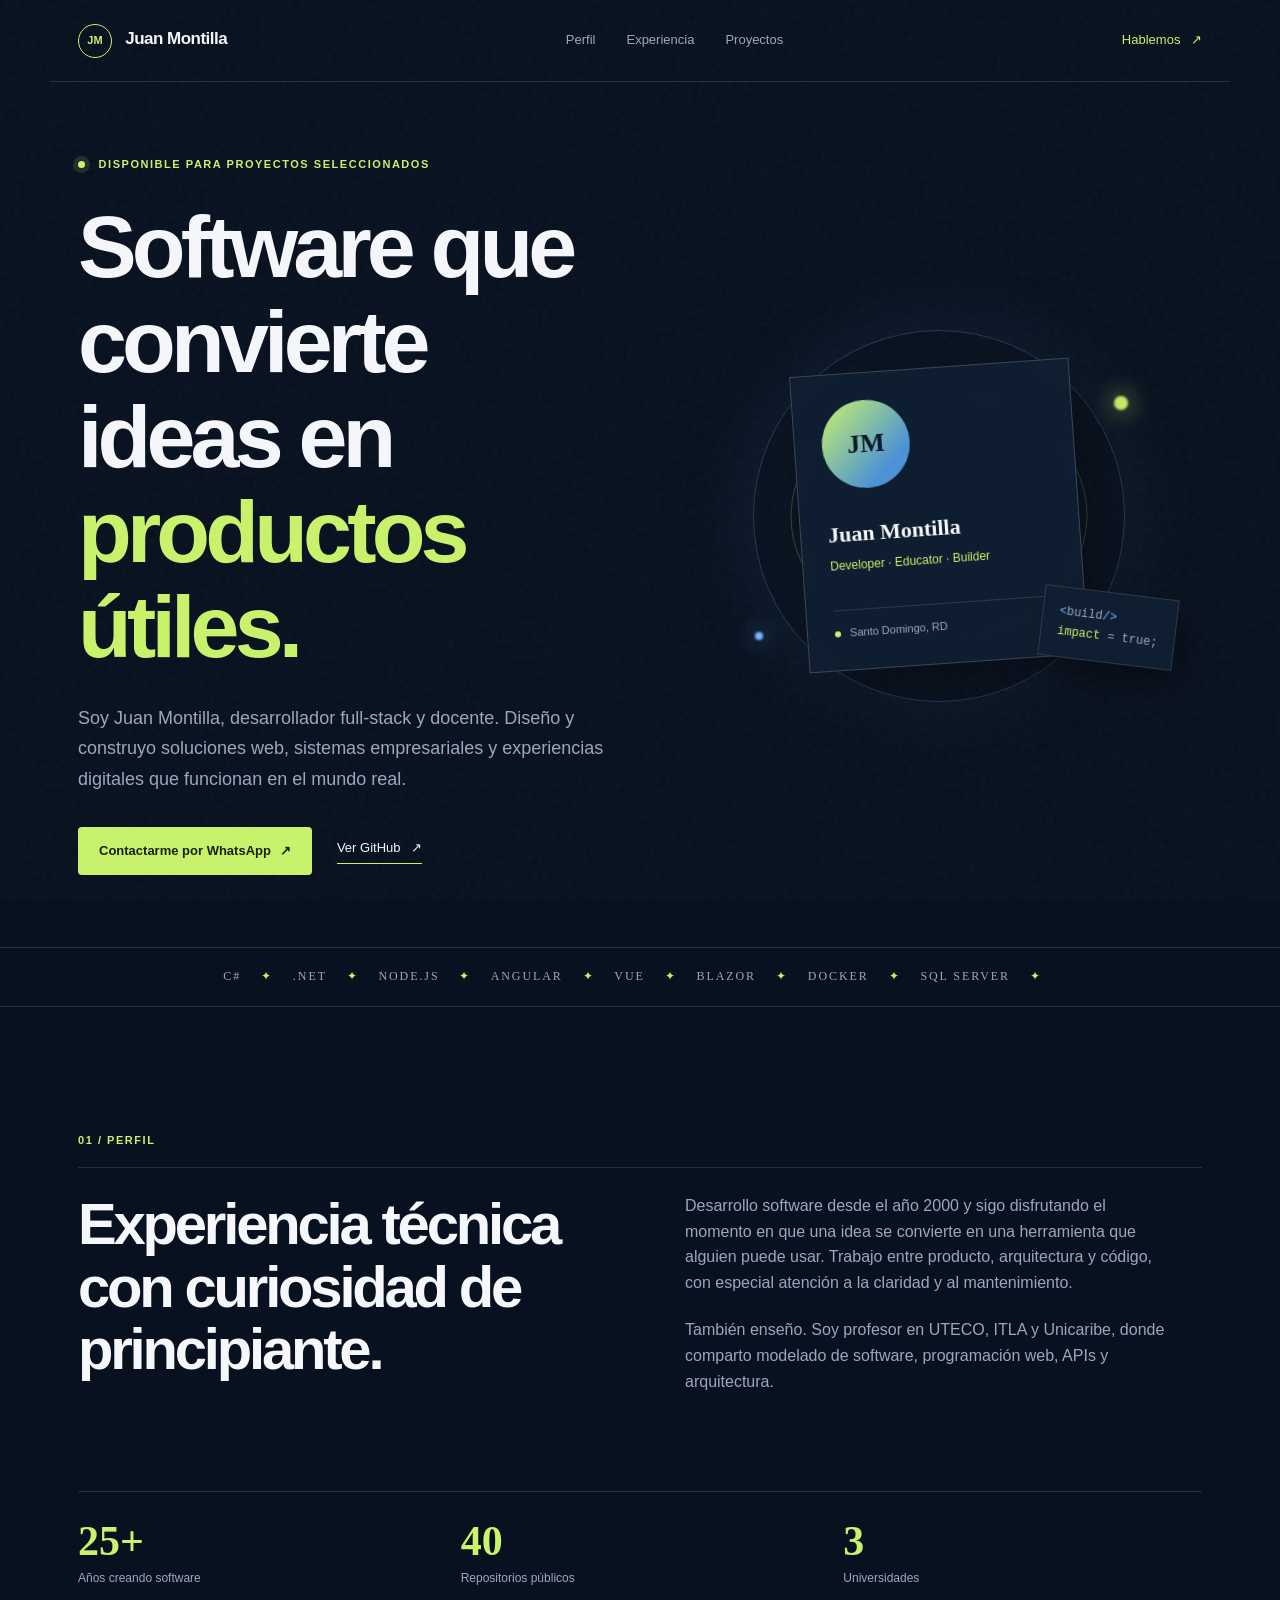
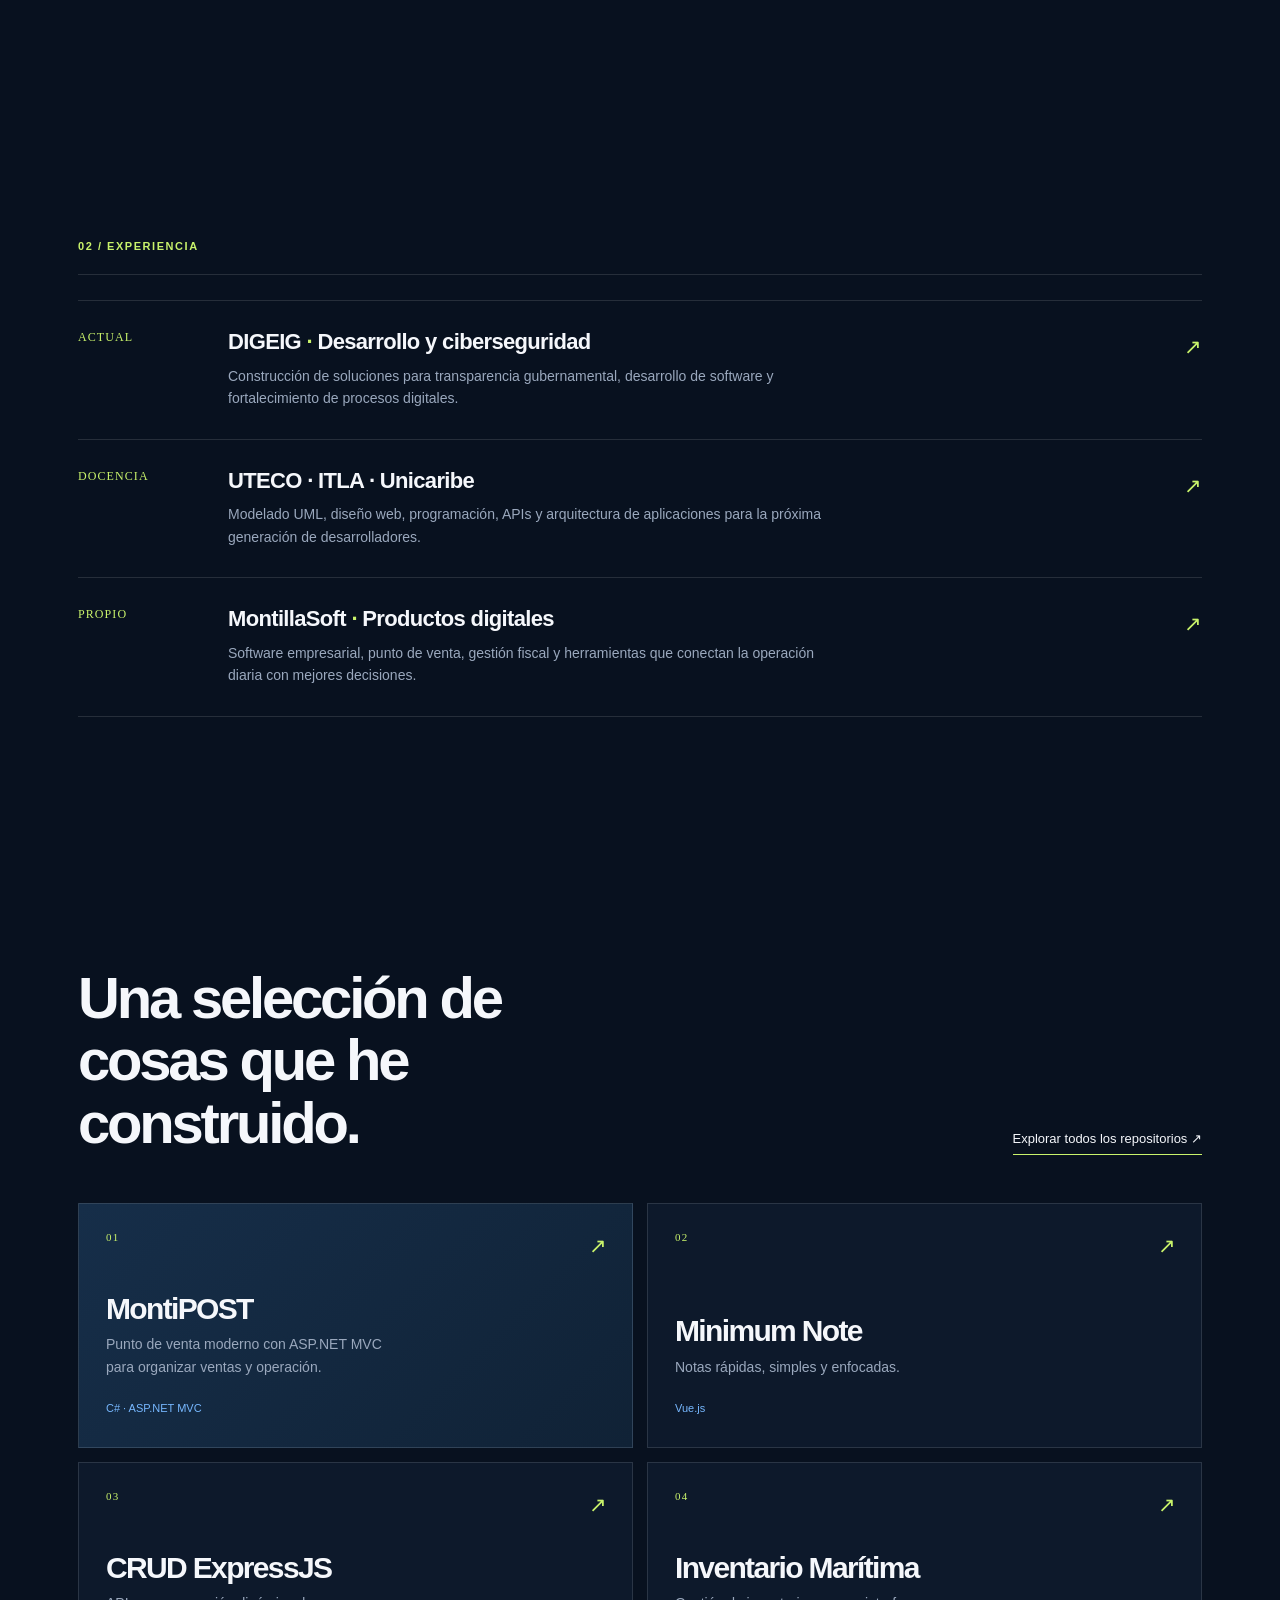
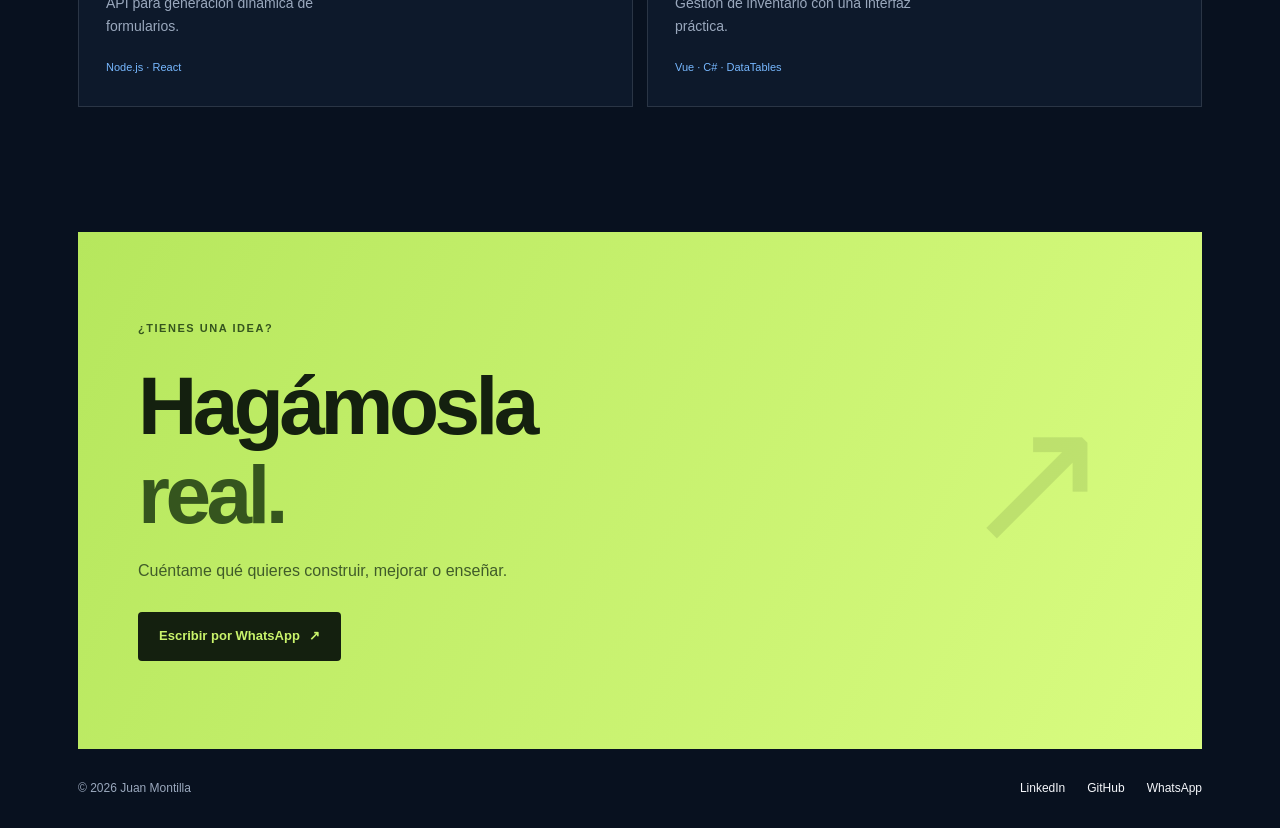
==== commit 47773527: "Remove projects section label" ====
--- a/index.htm
+++ b/index.htm
@@ -70,7 +70,6 @@
     </section>
 
     <section class="section-shell section projects-section" id="proyectos">
-      <div class="section-kicker">03 / Proyectos destacados</div>
       <div class="projects-heading"><h2>Una selección de cosas que he construido.</h2><a class="text-link" href="https://github.com/JuanMontillaTech" target="_blank" rel="noopener">Explorar todos los repositorios ↗</a></div>
       <div class="project-grid">
         <a class="project-card project-featured" href="https://github.com/JuanMontillaTech/MontiPOST" target="_blank" rel="noopener"><span class="project-number">01</span><div><h3>MontiPOST</h3><p>Punto de venta moderno con ASP.NET MVC para organizar ventas y operación.</p><span class="project-tag">C# · ASP.NET MVC</span></div><span class="card-arrow">↗</span></a>
